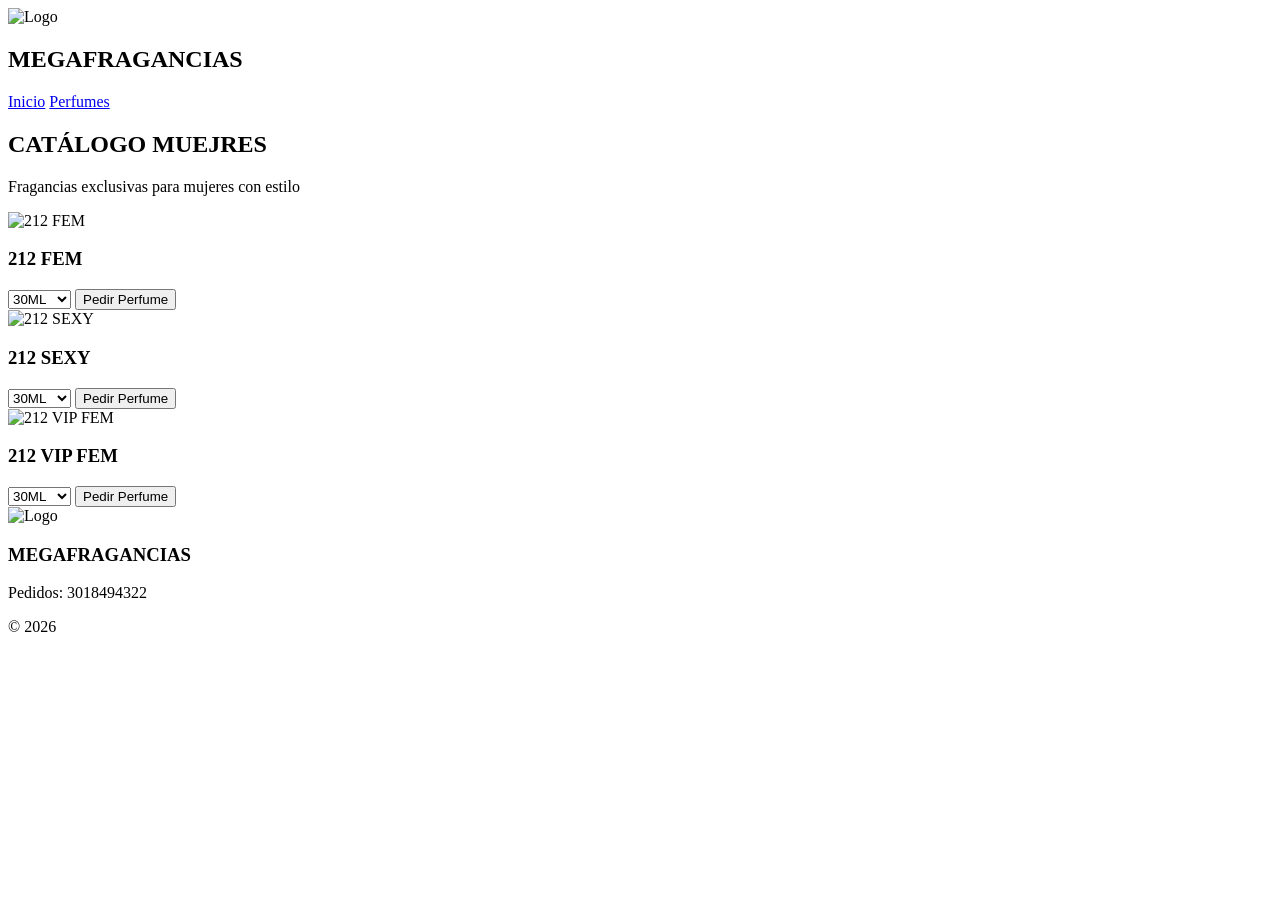
==== catalogo mujer.html @ 3389c176 "Add files via upload" ====
<!DOCTYPE html>
<html lang="es">
<head>

  <meta charset="UTF-8">
  <meta name="viewport" content="width=device-width, initial-scale=1.0">

  <title>Catálogo MUJERES | MEGAFRAGANCIAS</title>
  <link rel="stylesheet" href="catalogo.css">

</head>

<body>

  <!-- NAVBAR -->

  <header class="navbar">
    <div class="logo">
      <img src="LOGO.jpeg" alt="Logo">
      <h2>MEGAFRAGANCIAS</h2>
    </div>

    <nav>
      <a href="index.html">Inicio</a>
      <a href="#perfumes">Perfumes</a>
    </nav>

  </header>

  <!-- HERO -->

  <section class="hero">
    <div class="overlay"></div>
    <div class="hero-content">
      <h1>CATÁLOGO MUEJRES</h1>
      <p>Fragancias exclusivas para mujeres con estilo</p>
    </div>
  </section>

  <!-- PRODUCTOS -->
  <section class="productos" id="perfumes">
   
    <!-- 1 -->
    <div class="card">
      <img src="212 FEM.jpg" alt="212 FEM">
      <div class="contenido">
        <h3>212 FEM</h3>
        <p class="descripcion"></p>

        <select class="selector" id="tamano1">
          <option value="30ML">30ML</option>
          <option value="50ML">50ML</option>
          <option value="100ML">100ML</option>
        </select>
        <button onclick="pedirPerfume('212','tamano1')">
        Pedir Perfume
        </button>
      </div>
    </div>

     <!-- 2 -->
    <div class="card">
      <img src="212 SEXY.jpg" alt="212 SEXY">
      <div class="contenido">
        <h3>212 SEXY</h3>
        <p class="descripcion"></p>

        <select class="selector" id="tamano2">
          <option value="30ML">30ML</option>
          <option value="50ML">50ML</option>
          <option value="100ML">100ML</option>
        </select>
        <button onclick="pedirPerfume('212 SEXY','tamano2')">
        Pedir Perfume
        </button>
      </div>
    </div>

      <!-- 3 -->
    <div class="card">
      <img src="212 VIP FEM.jpg" alt="212 VIP FEM">
      <div class="contenido">
        <h3>212 VIP FEM</h3>
        <p class="descripcion"></p>

        <select class="selector" id="tamano3">
          <option value="30ML">30ML</option>
          <option value="50ML">50ML</option>
          <option value="100ML">100ML</option>
        </select>
        <button onclick="pedirPerfume('212 VIP FEM','tamano3')">
        Pedir Perfume
        </button>
      </div>
    </div>

    
  </section> 
    
    <!-- FOOTER -->
  <footer>
    <img src="LOGO.jpeg" alt="Logo">
    <h3>MEGAFRAGANCIAS</h3>
    <p>Pedidos: 3018494322</p>
    <p>© 2026</p>
  </footer>

  <!-- SCRIPT -->

  <script>

    function pedirPerfume(nombre, selectorId){

      let tamano =
      document.getElementById(selectorId).value;

      let mensaje =
      `Hola, quiero comprar, me interesa ${nombre} de ${tamano}`;

      let url =
      `https://wa.me/573018494322?text=${encodeURIComponent(mensaje)}`;

      window.open(url, "_blank");

    }

  </script>

</body>
</html>
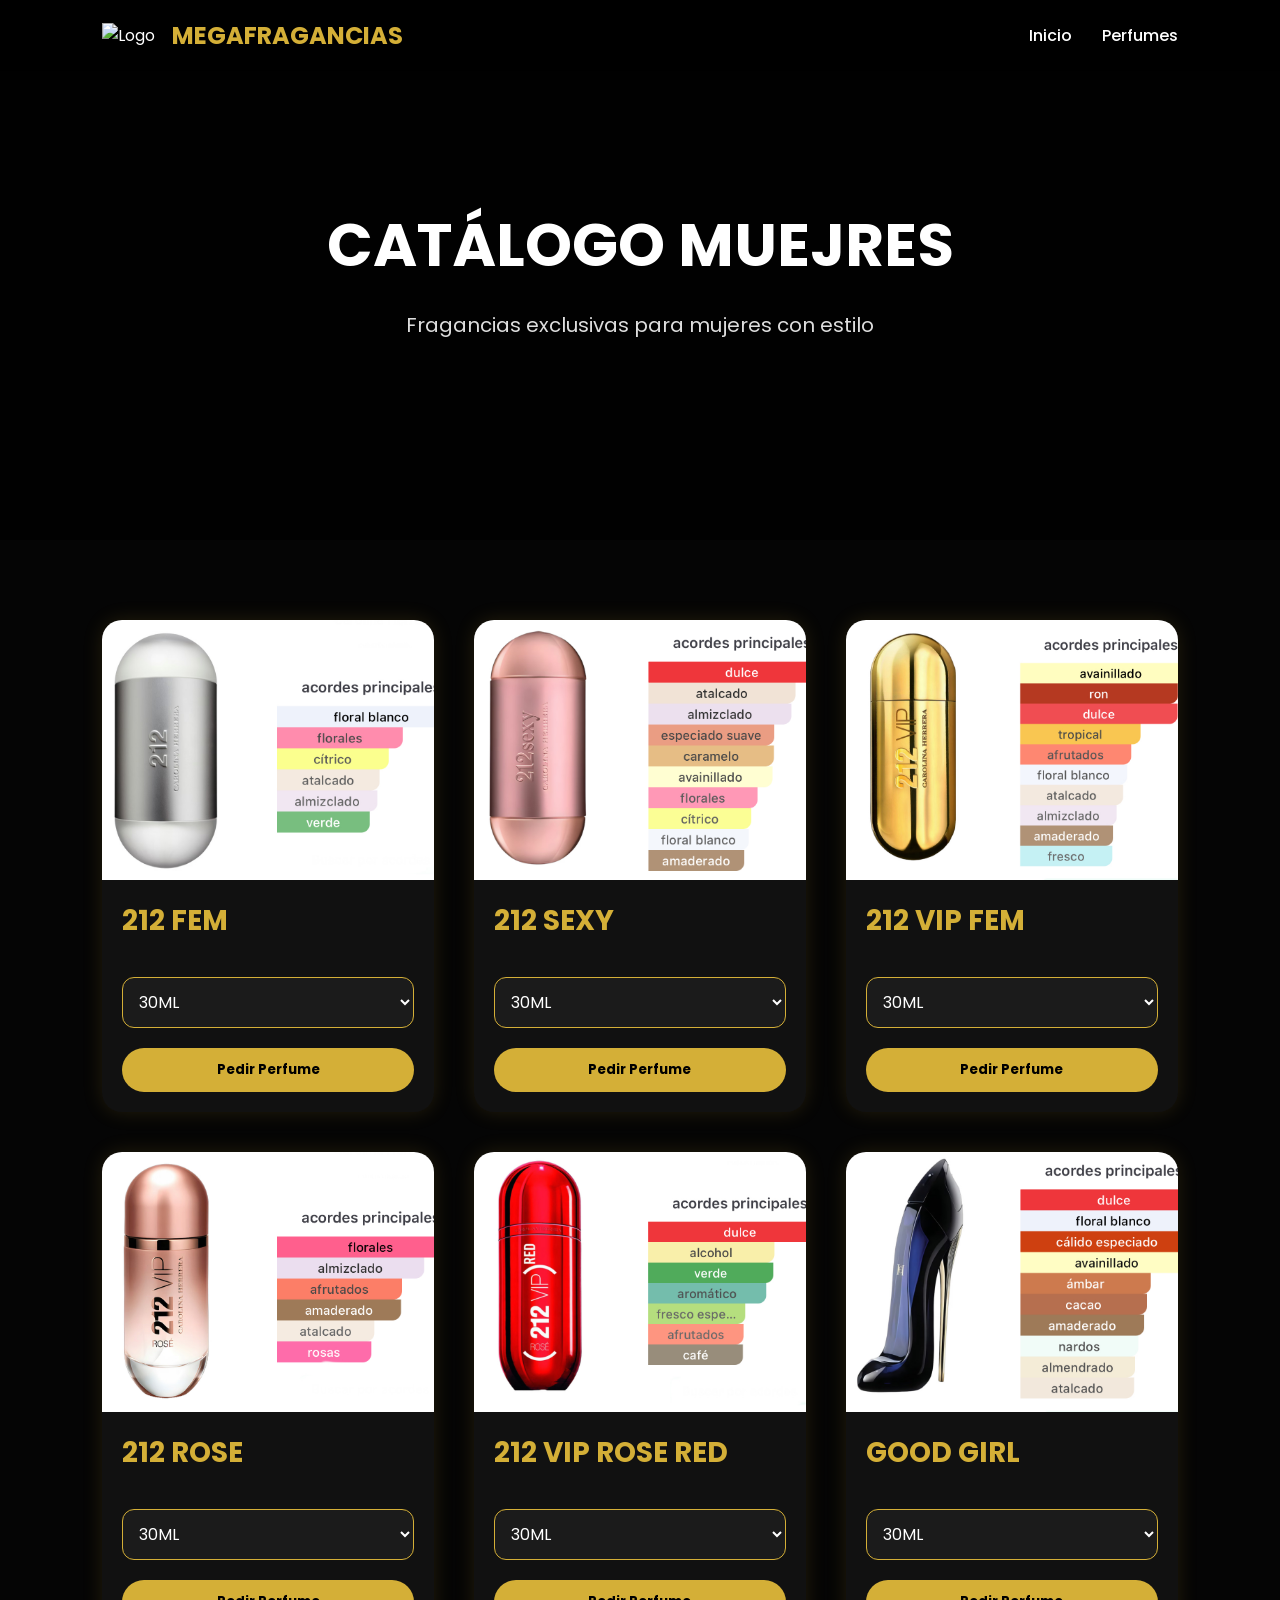
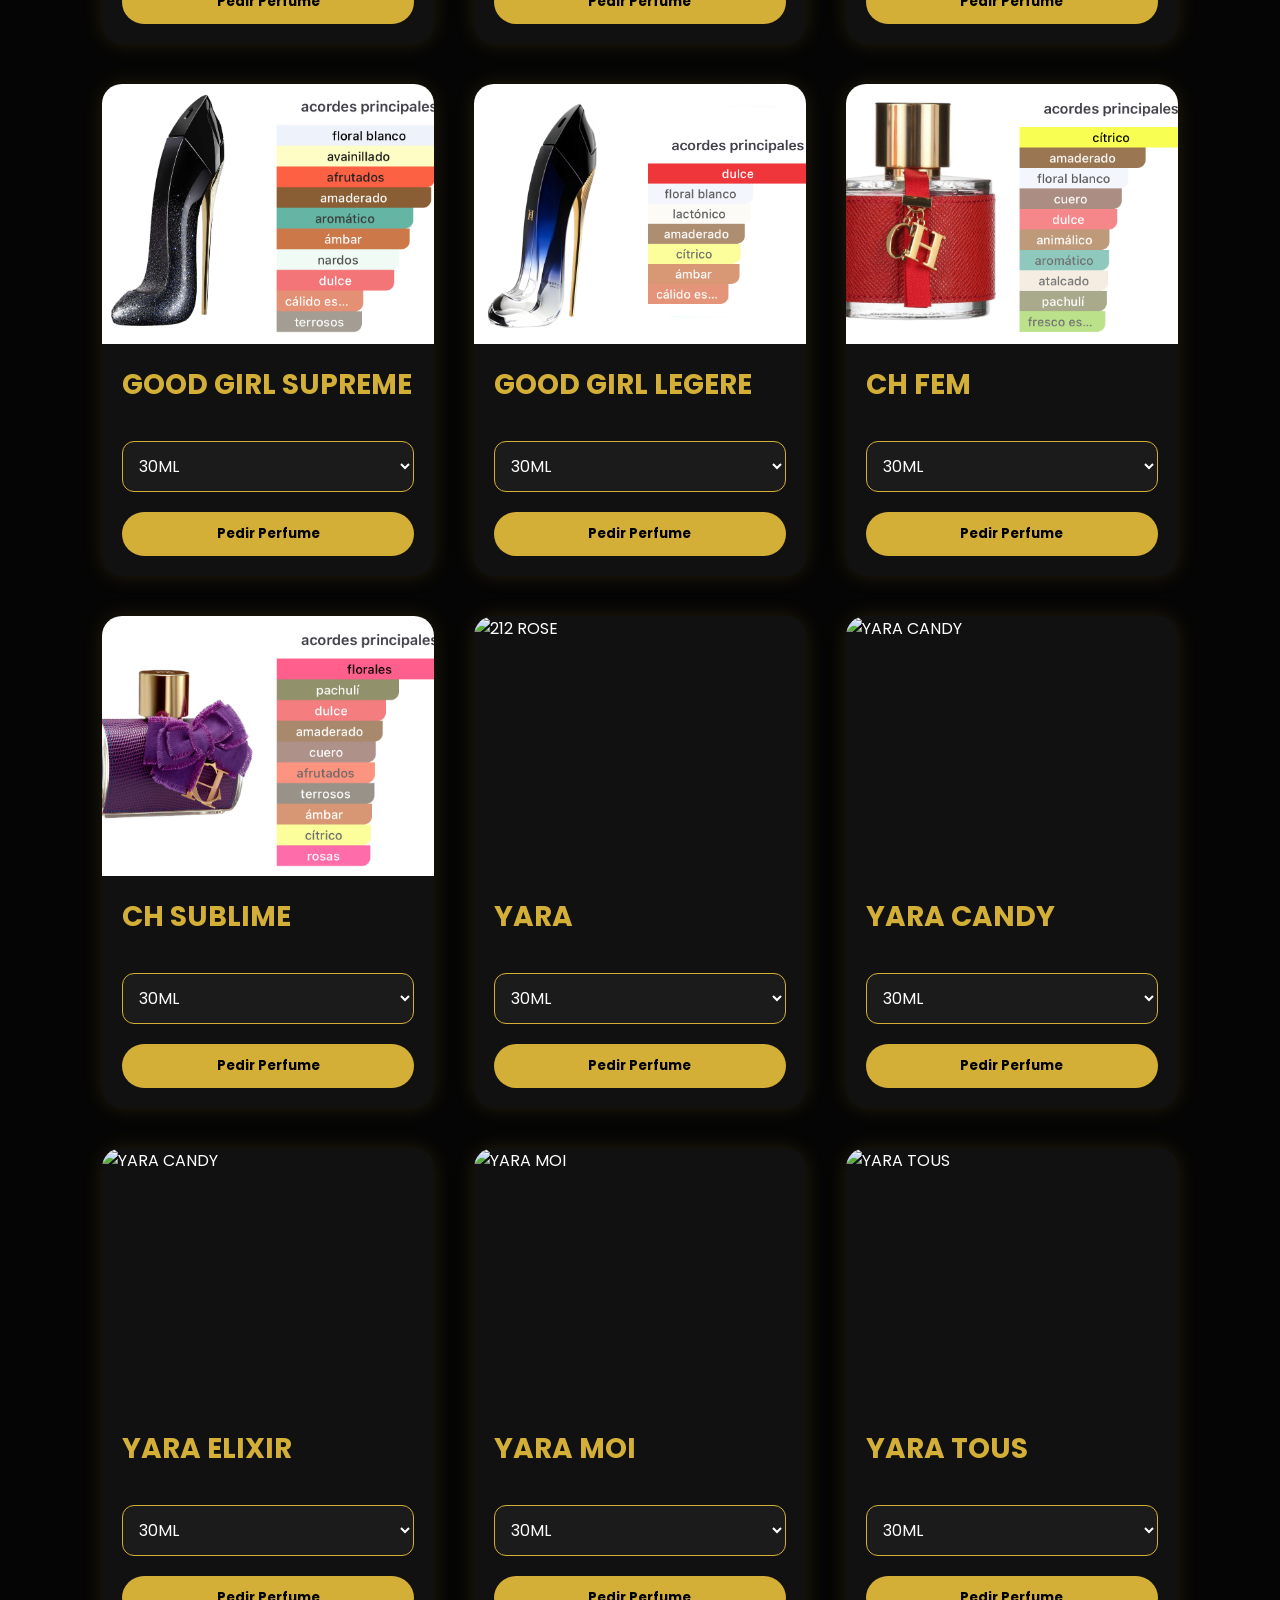
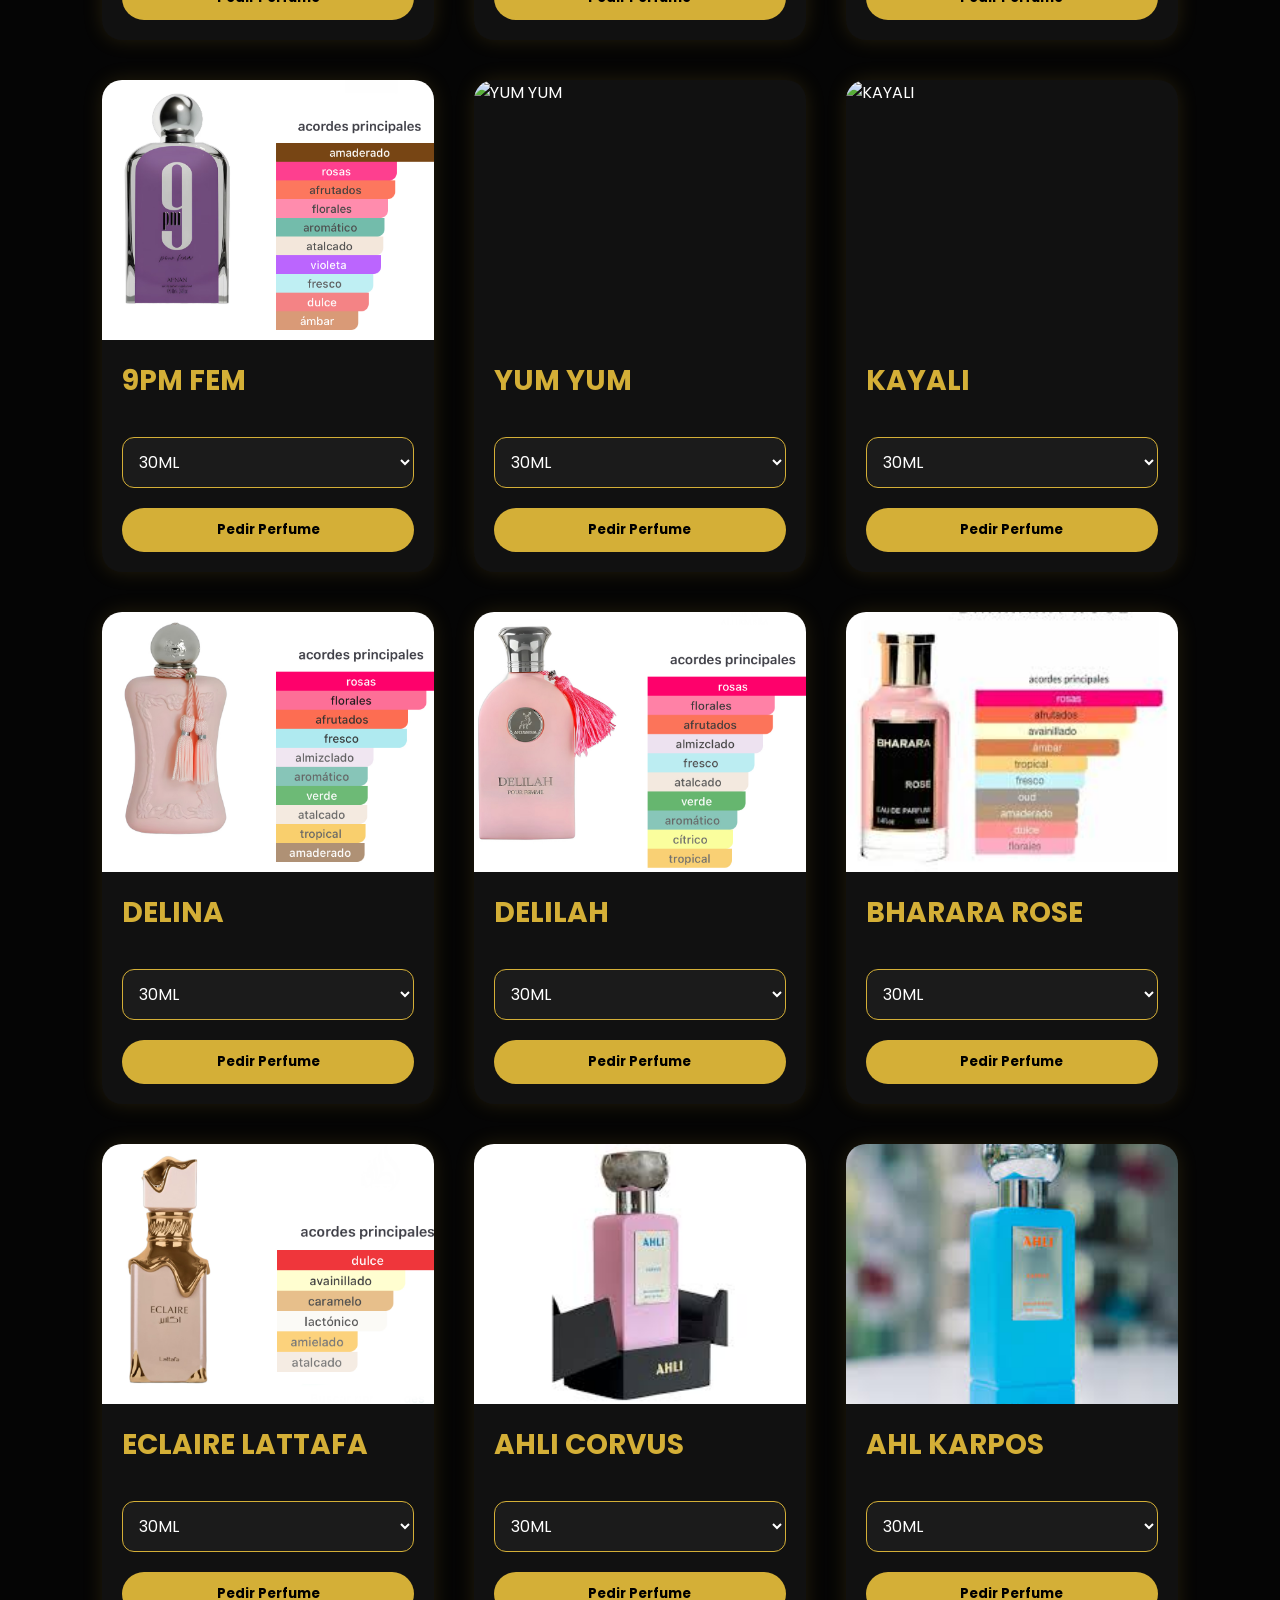
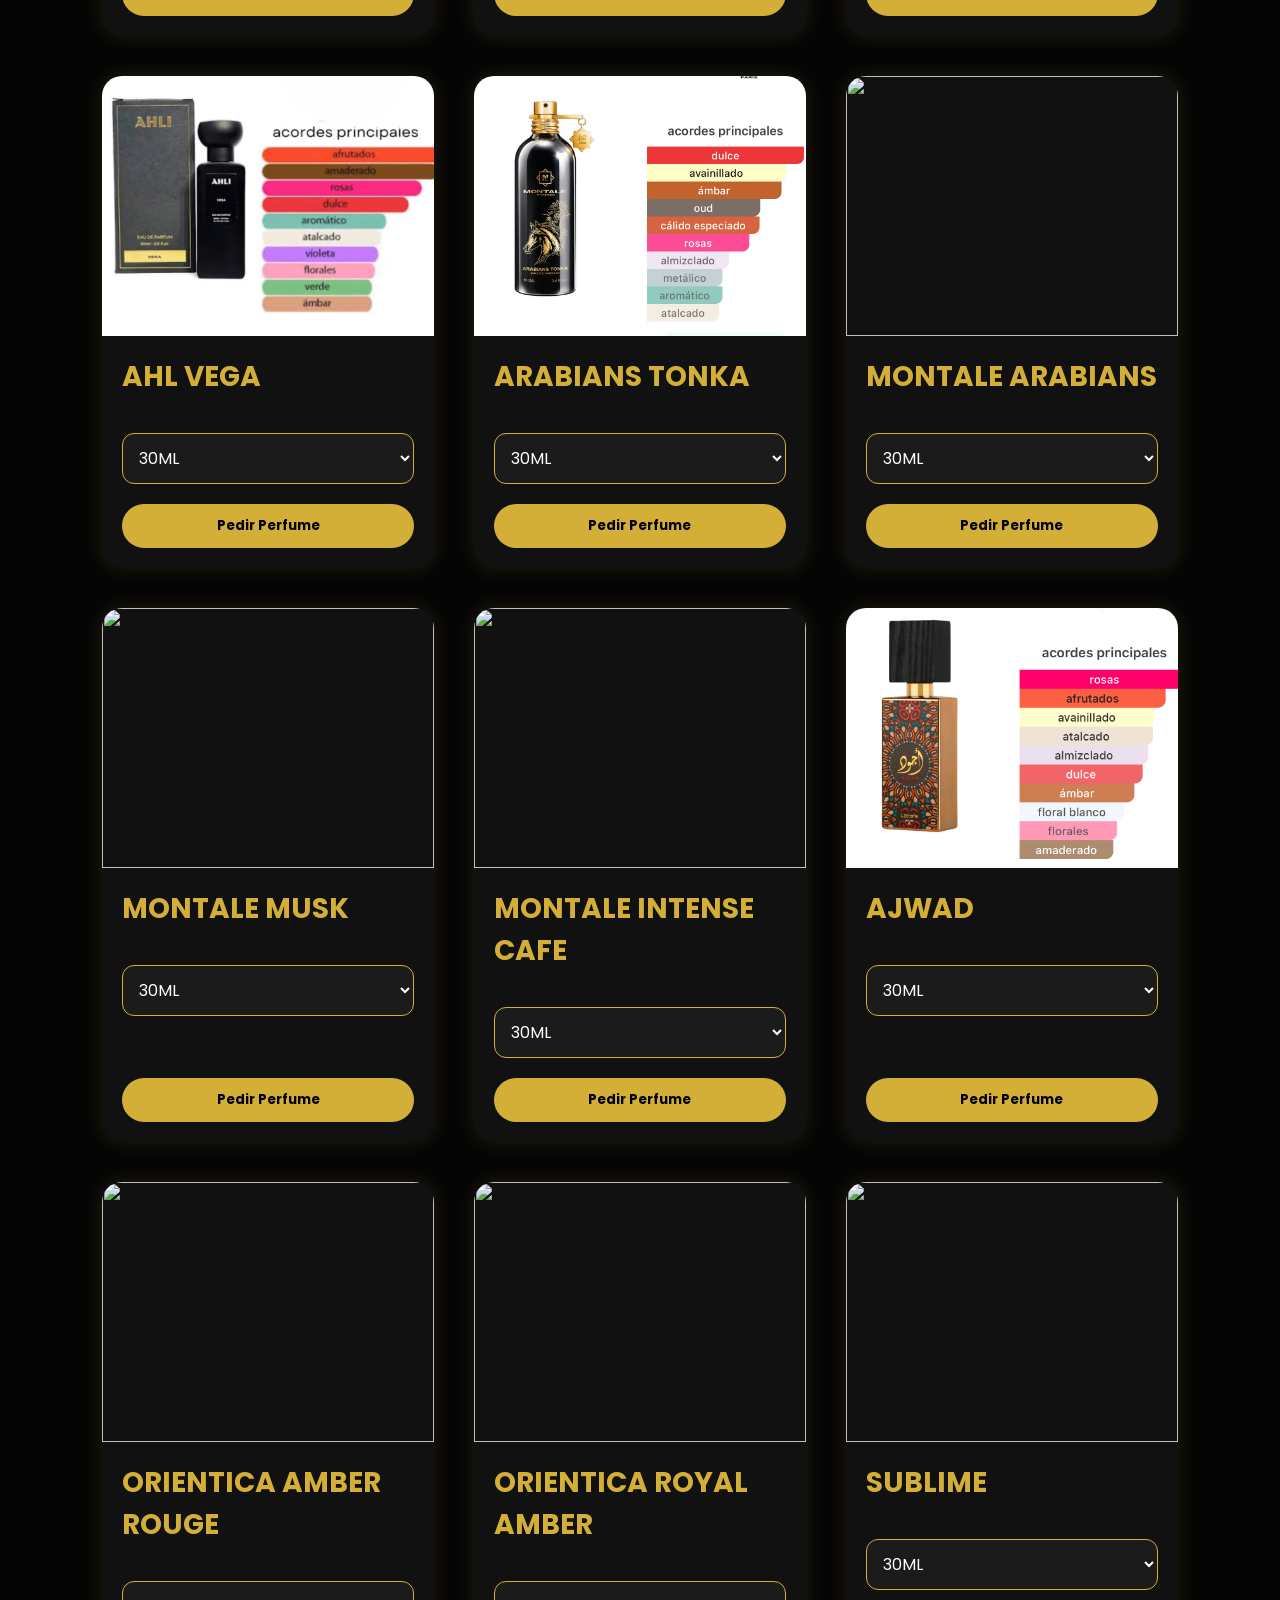
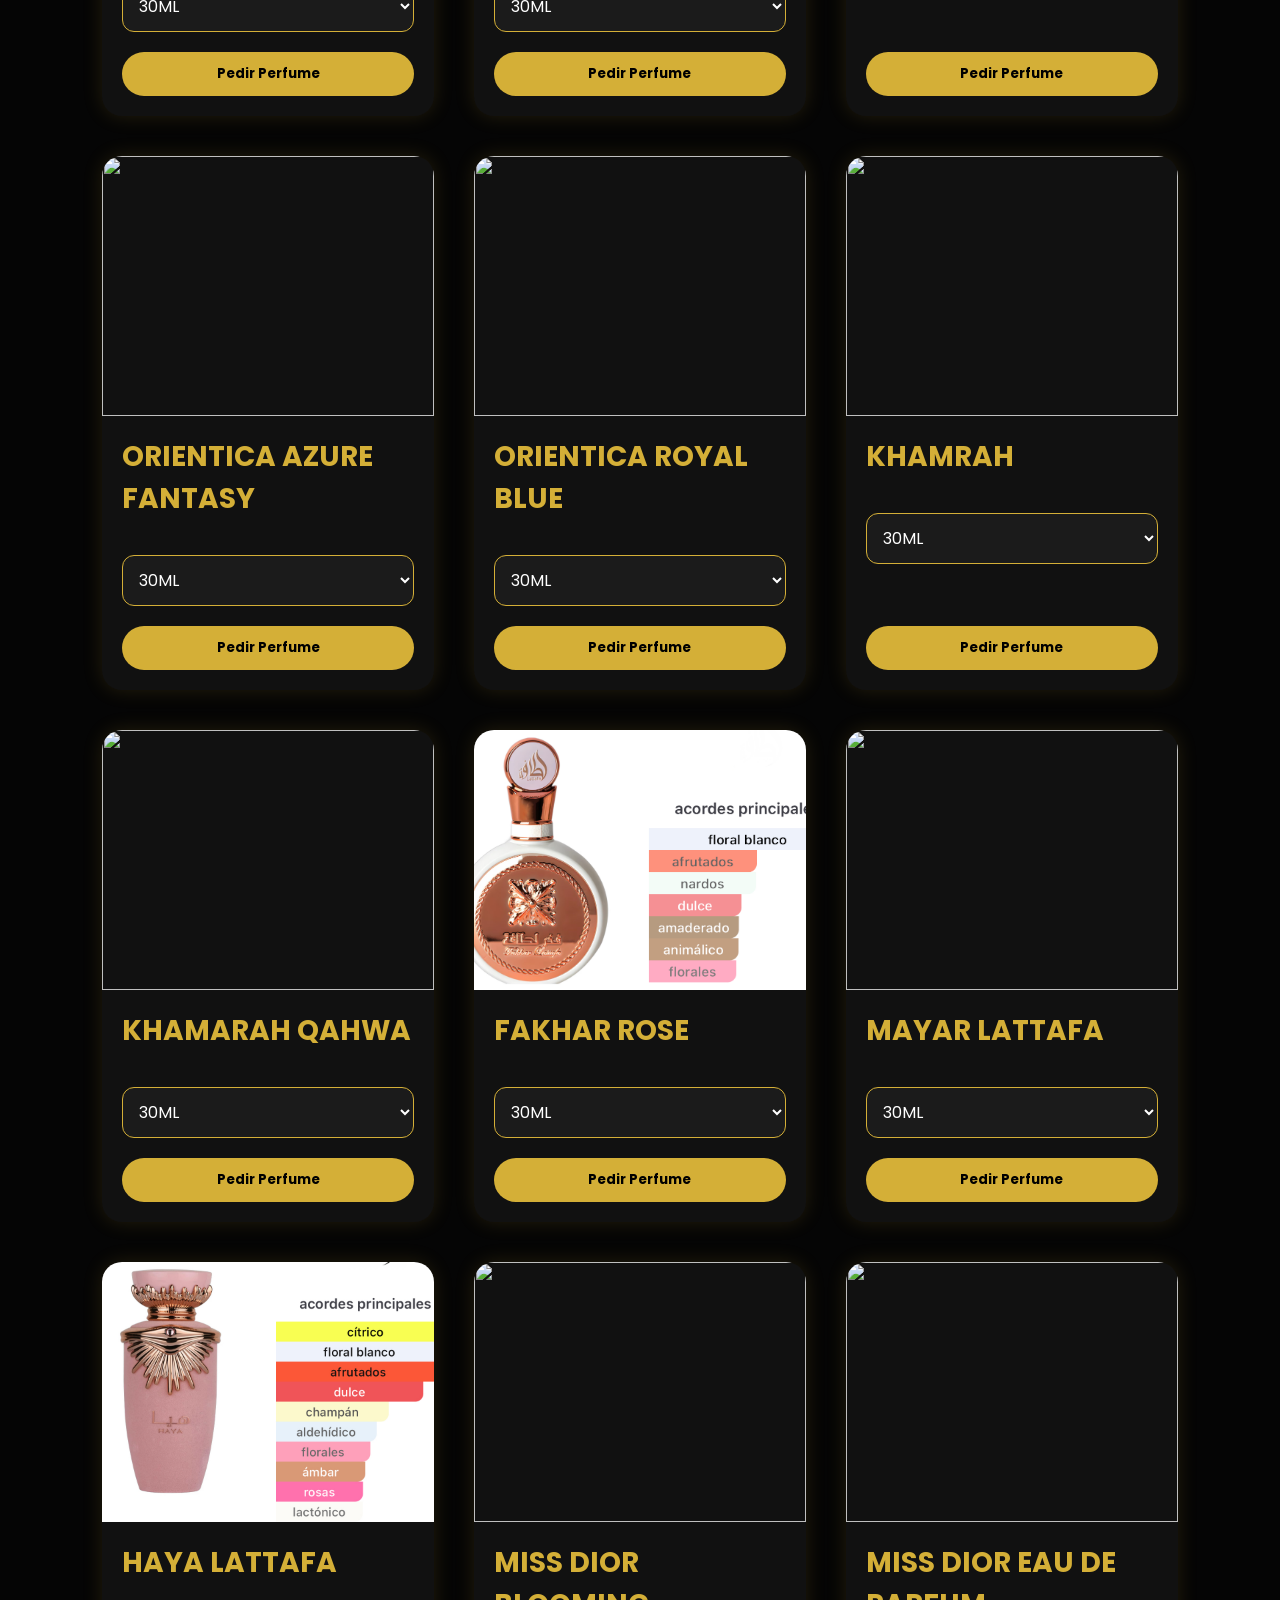
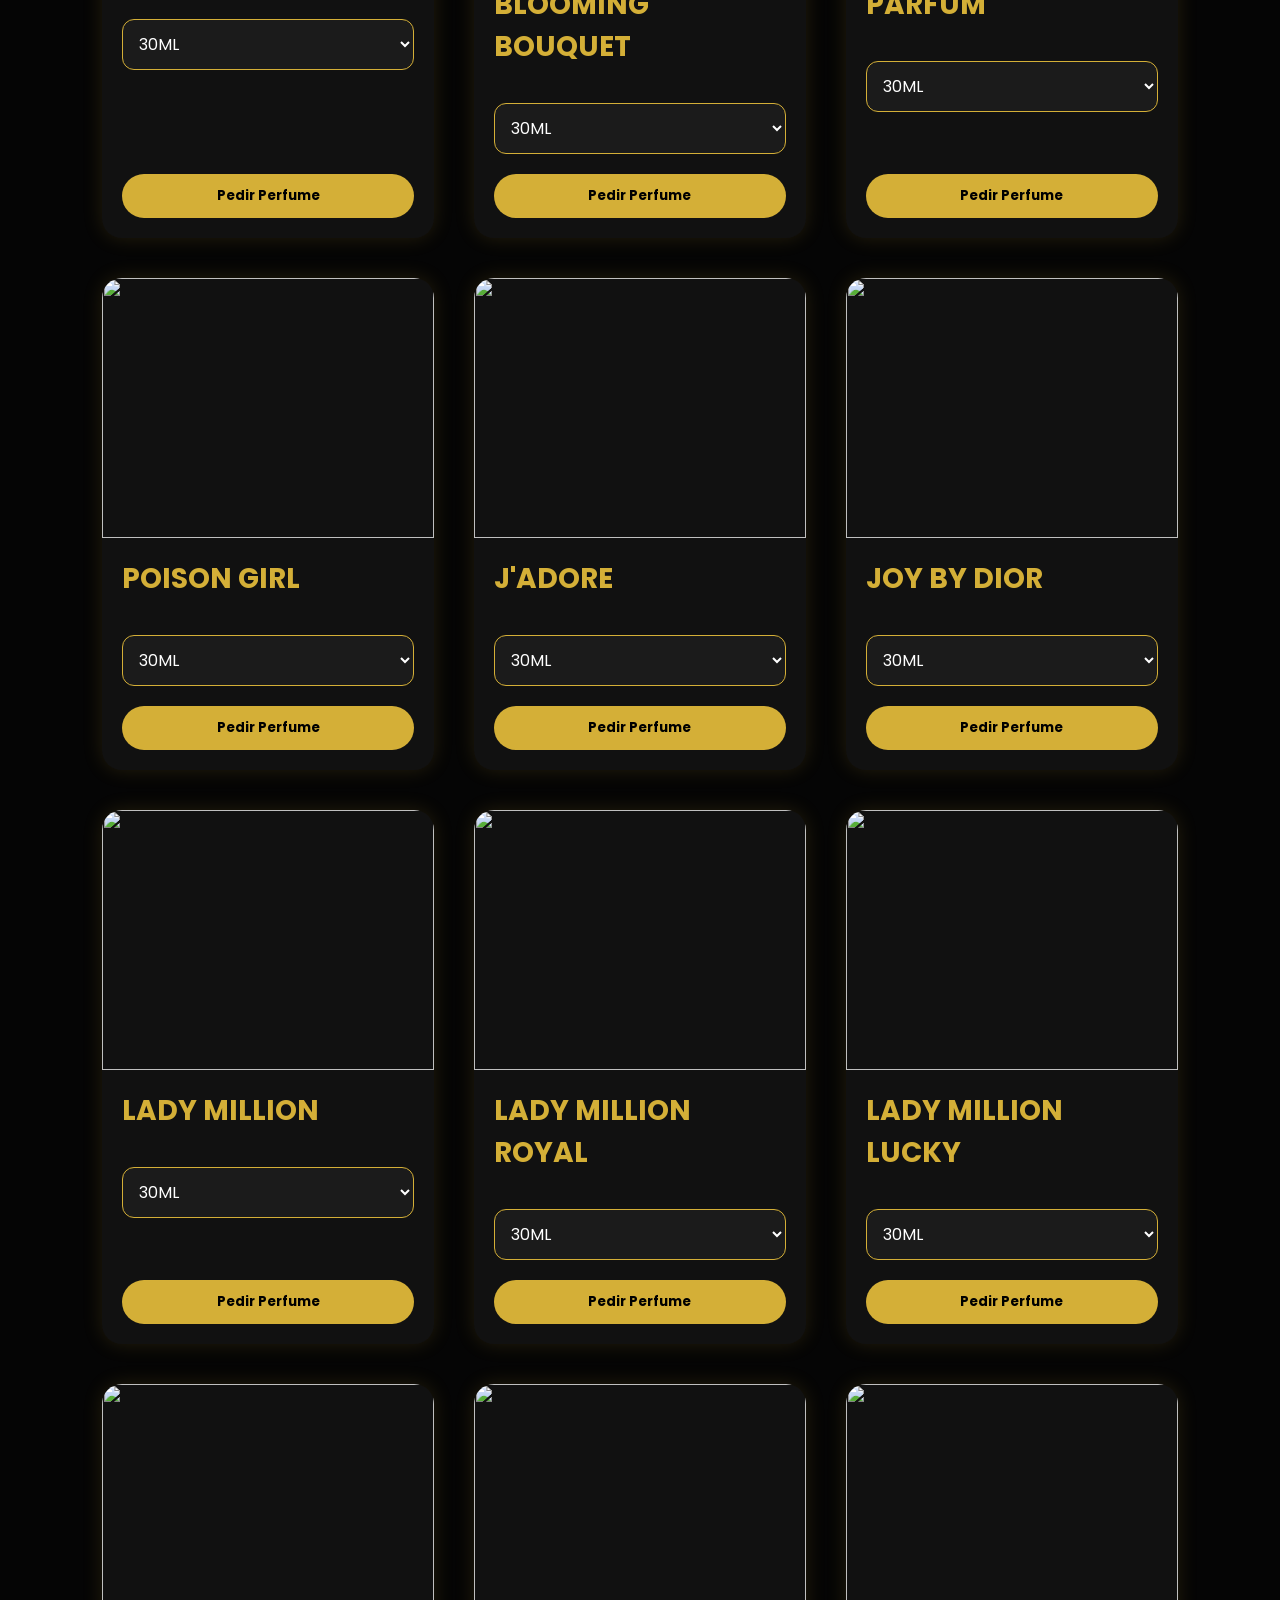
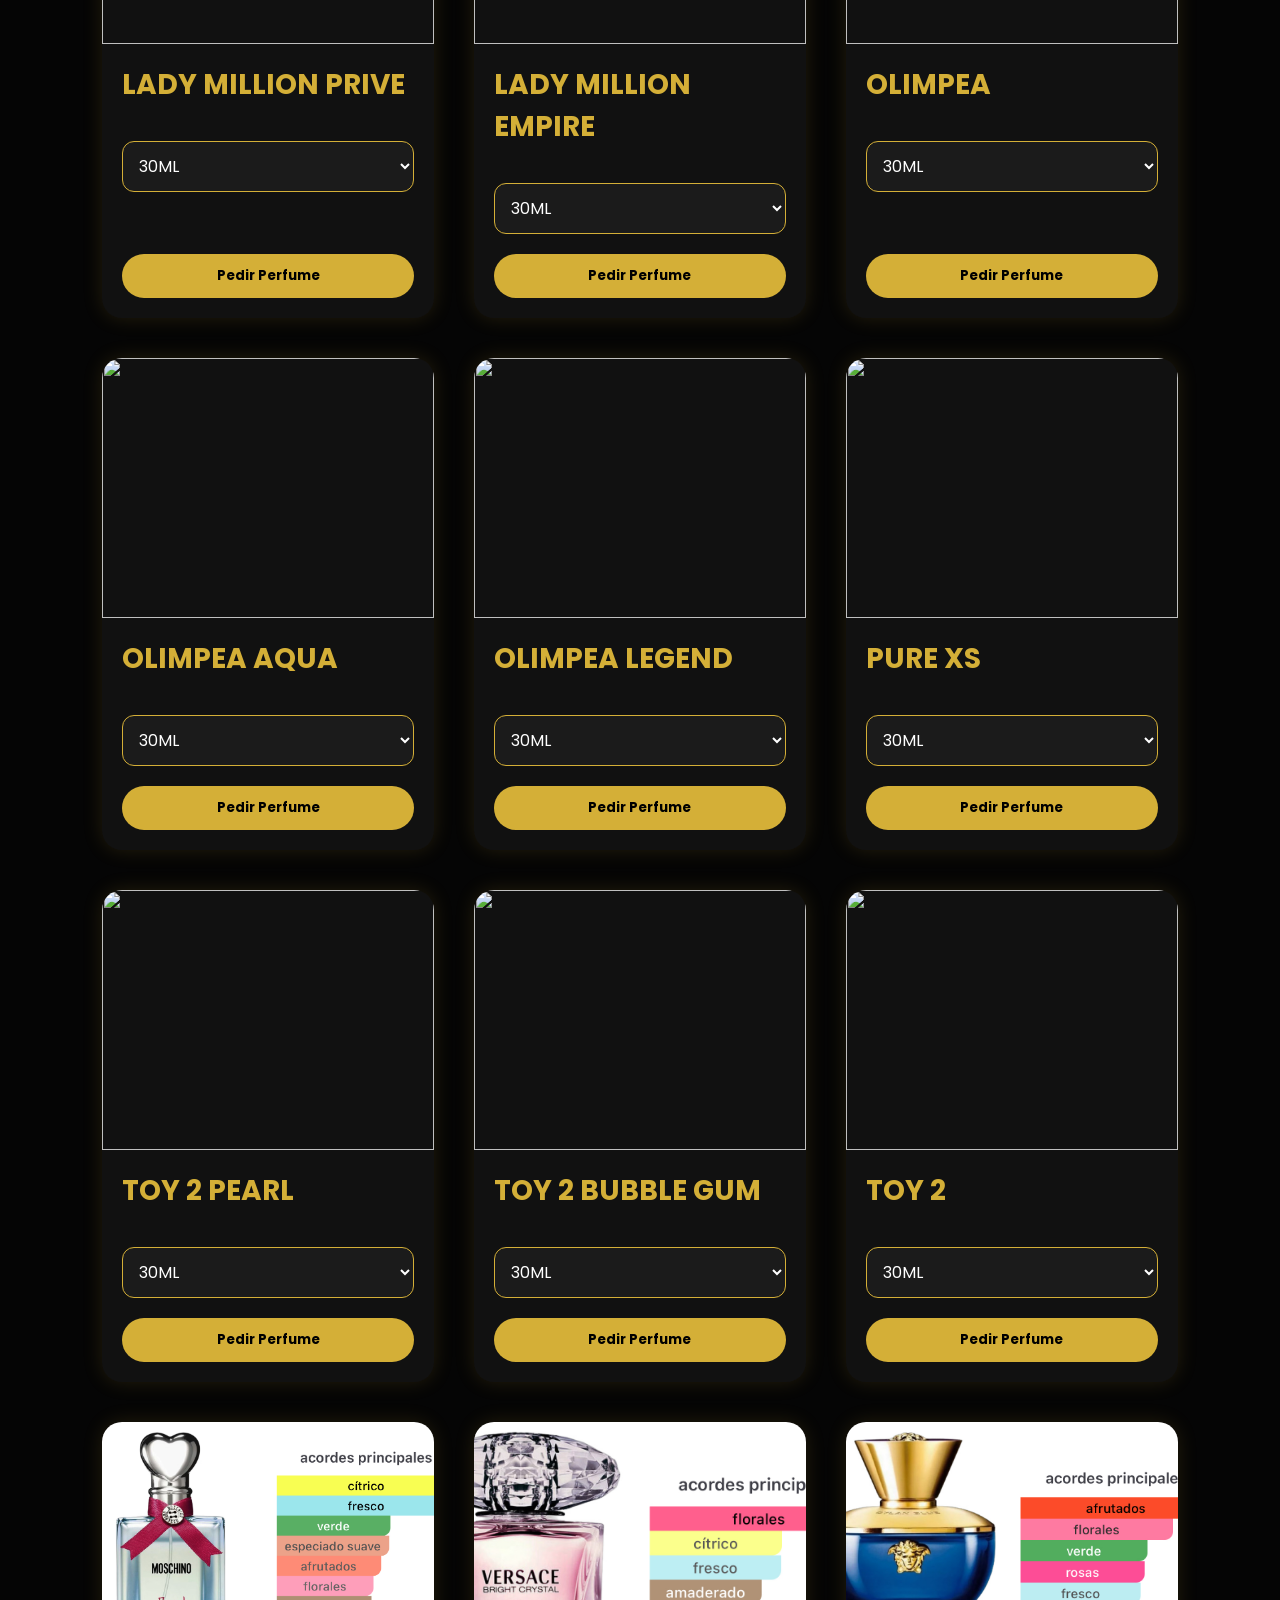
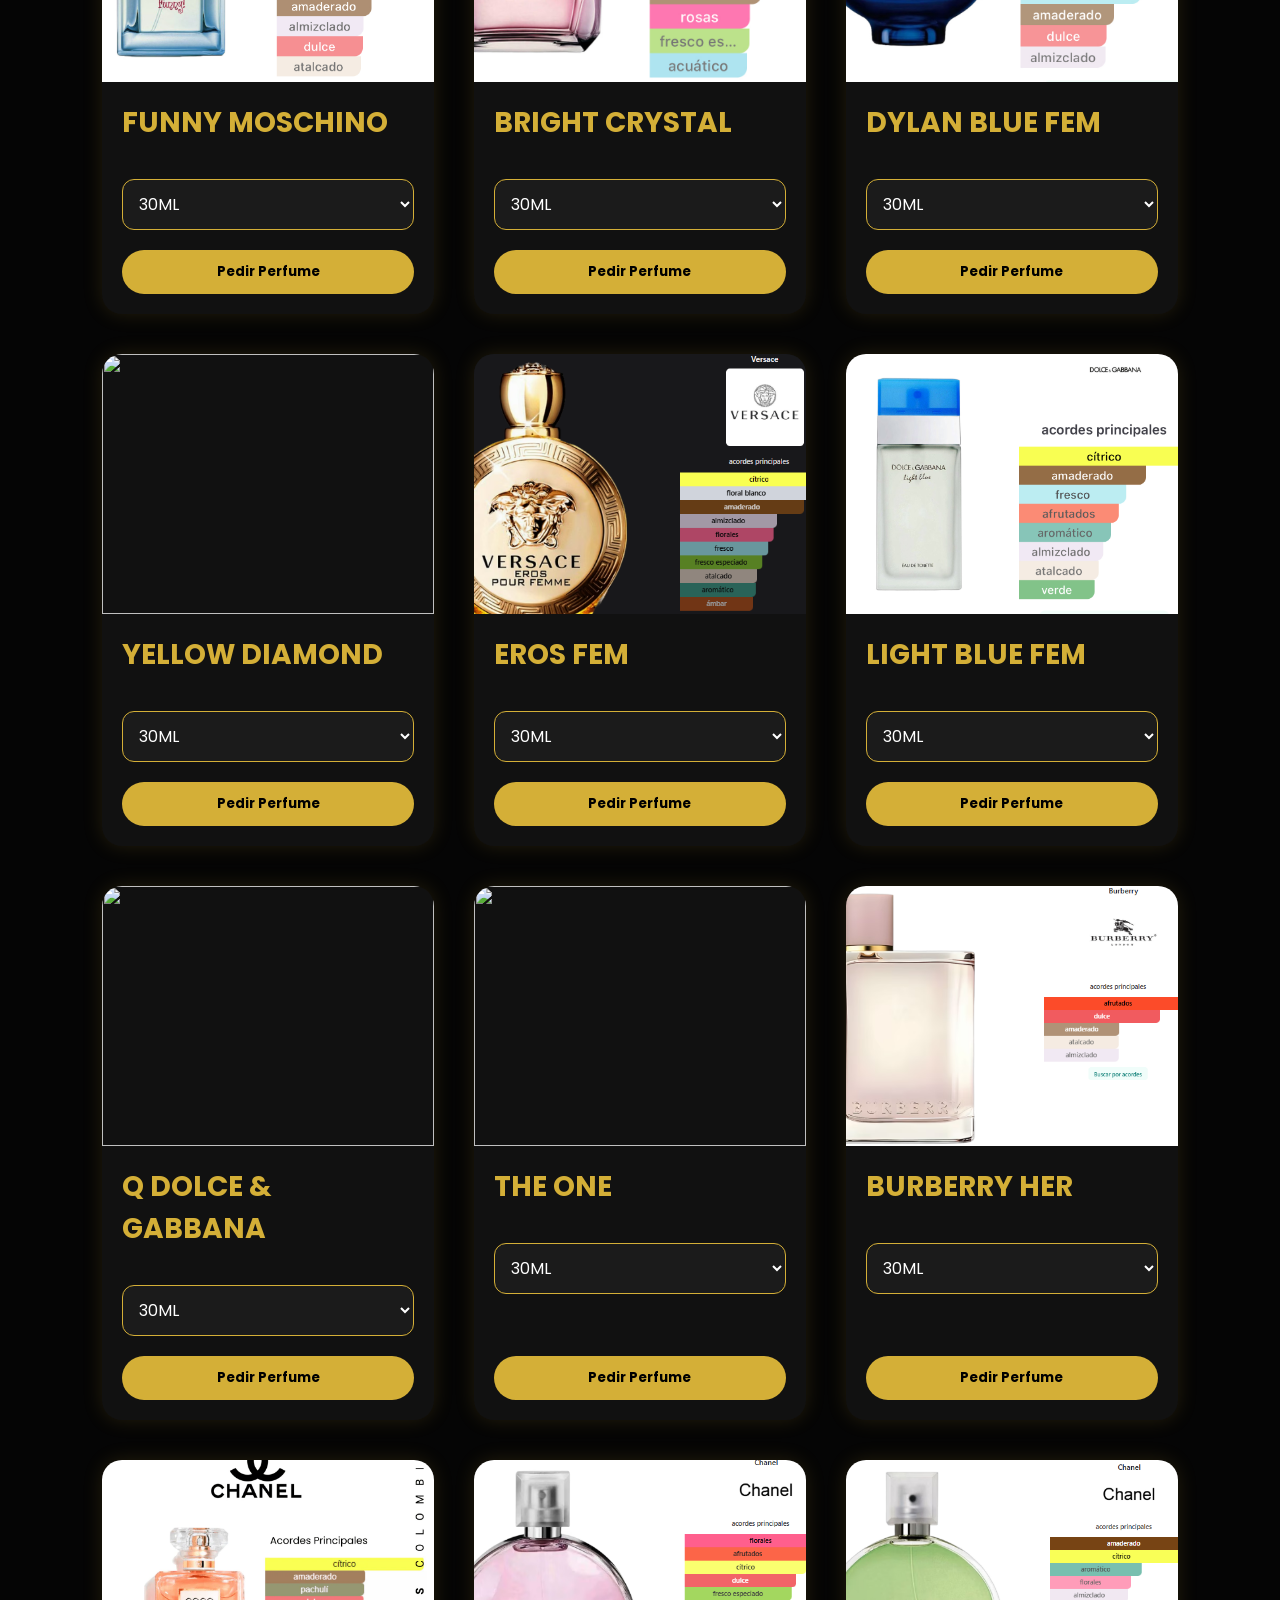
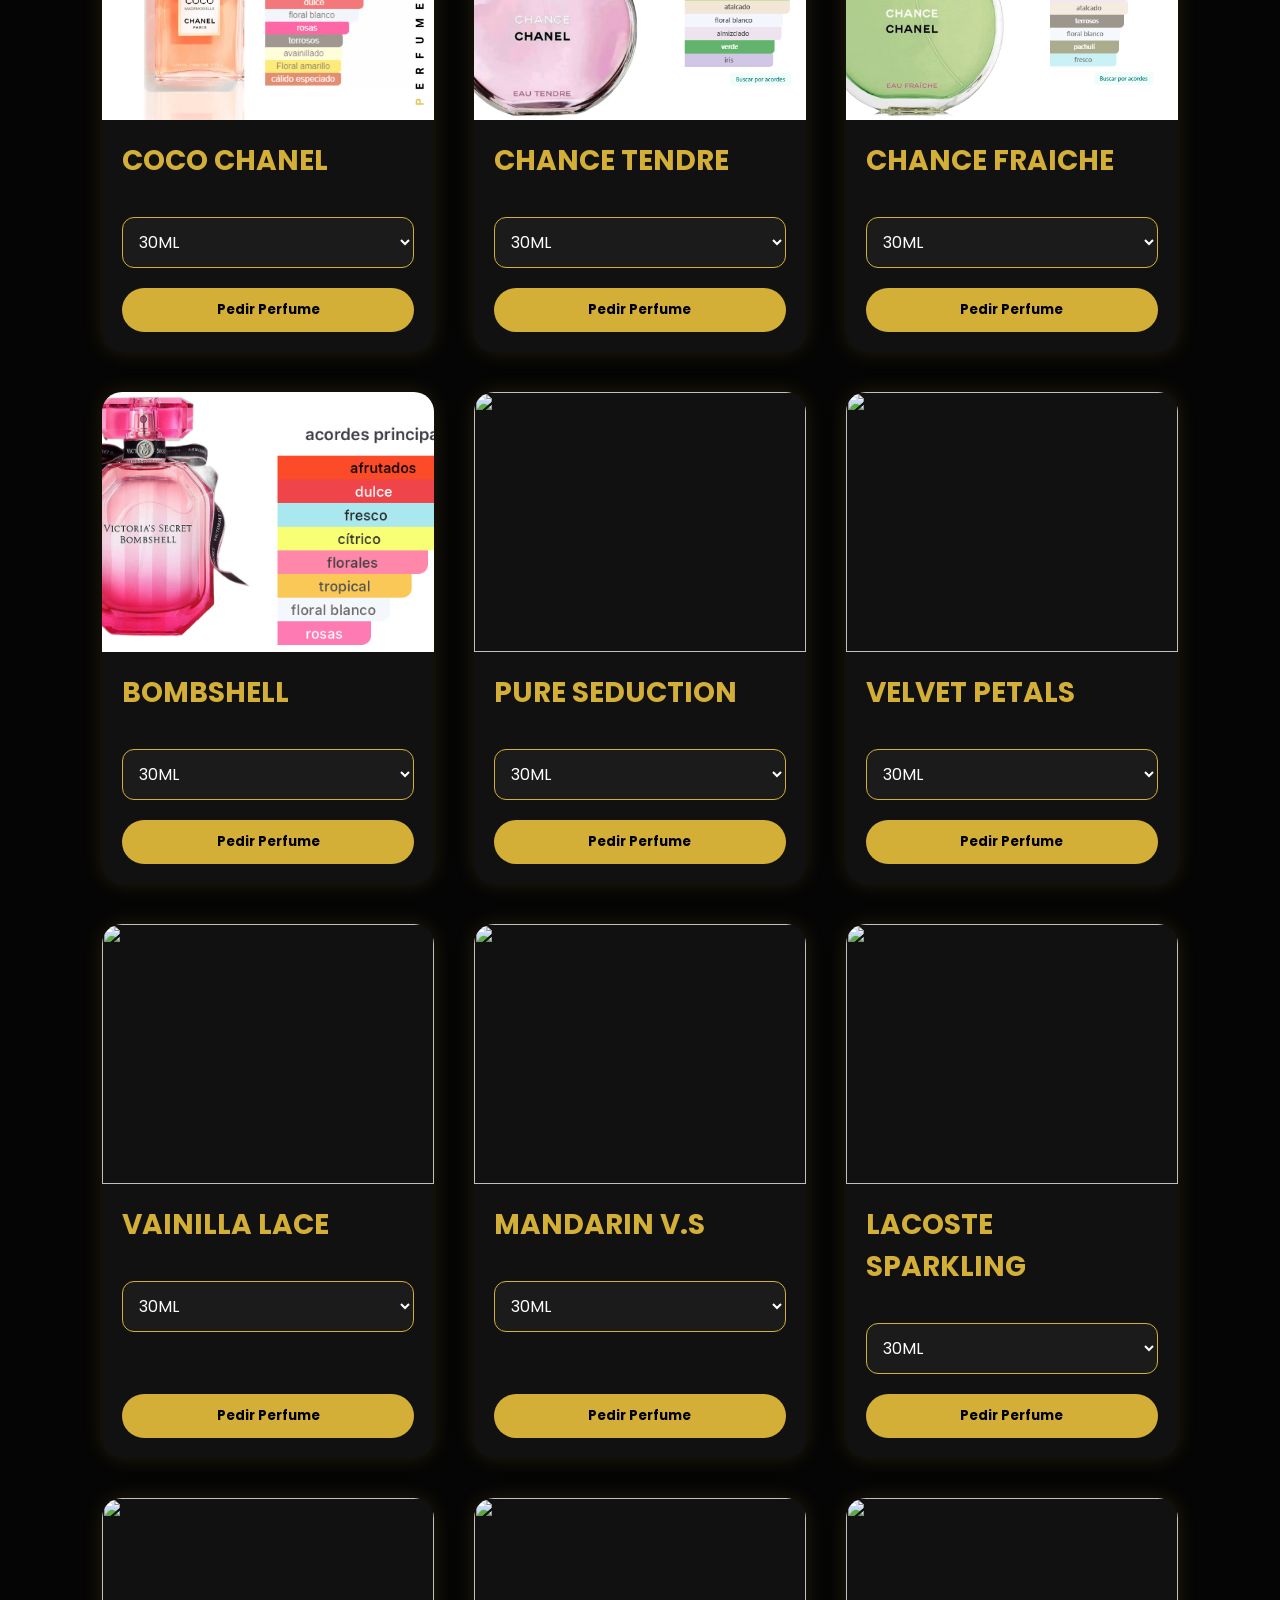
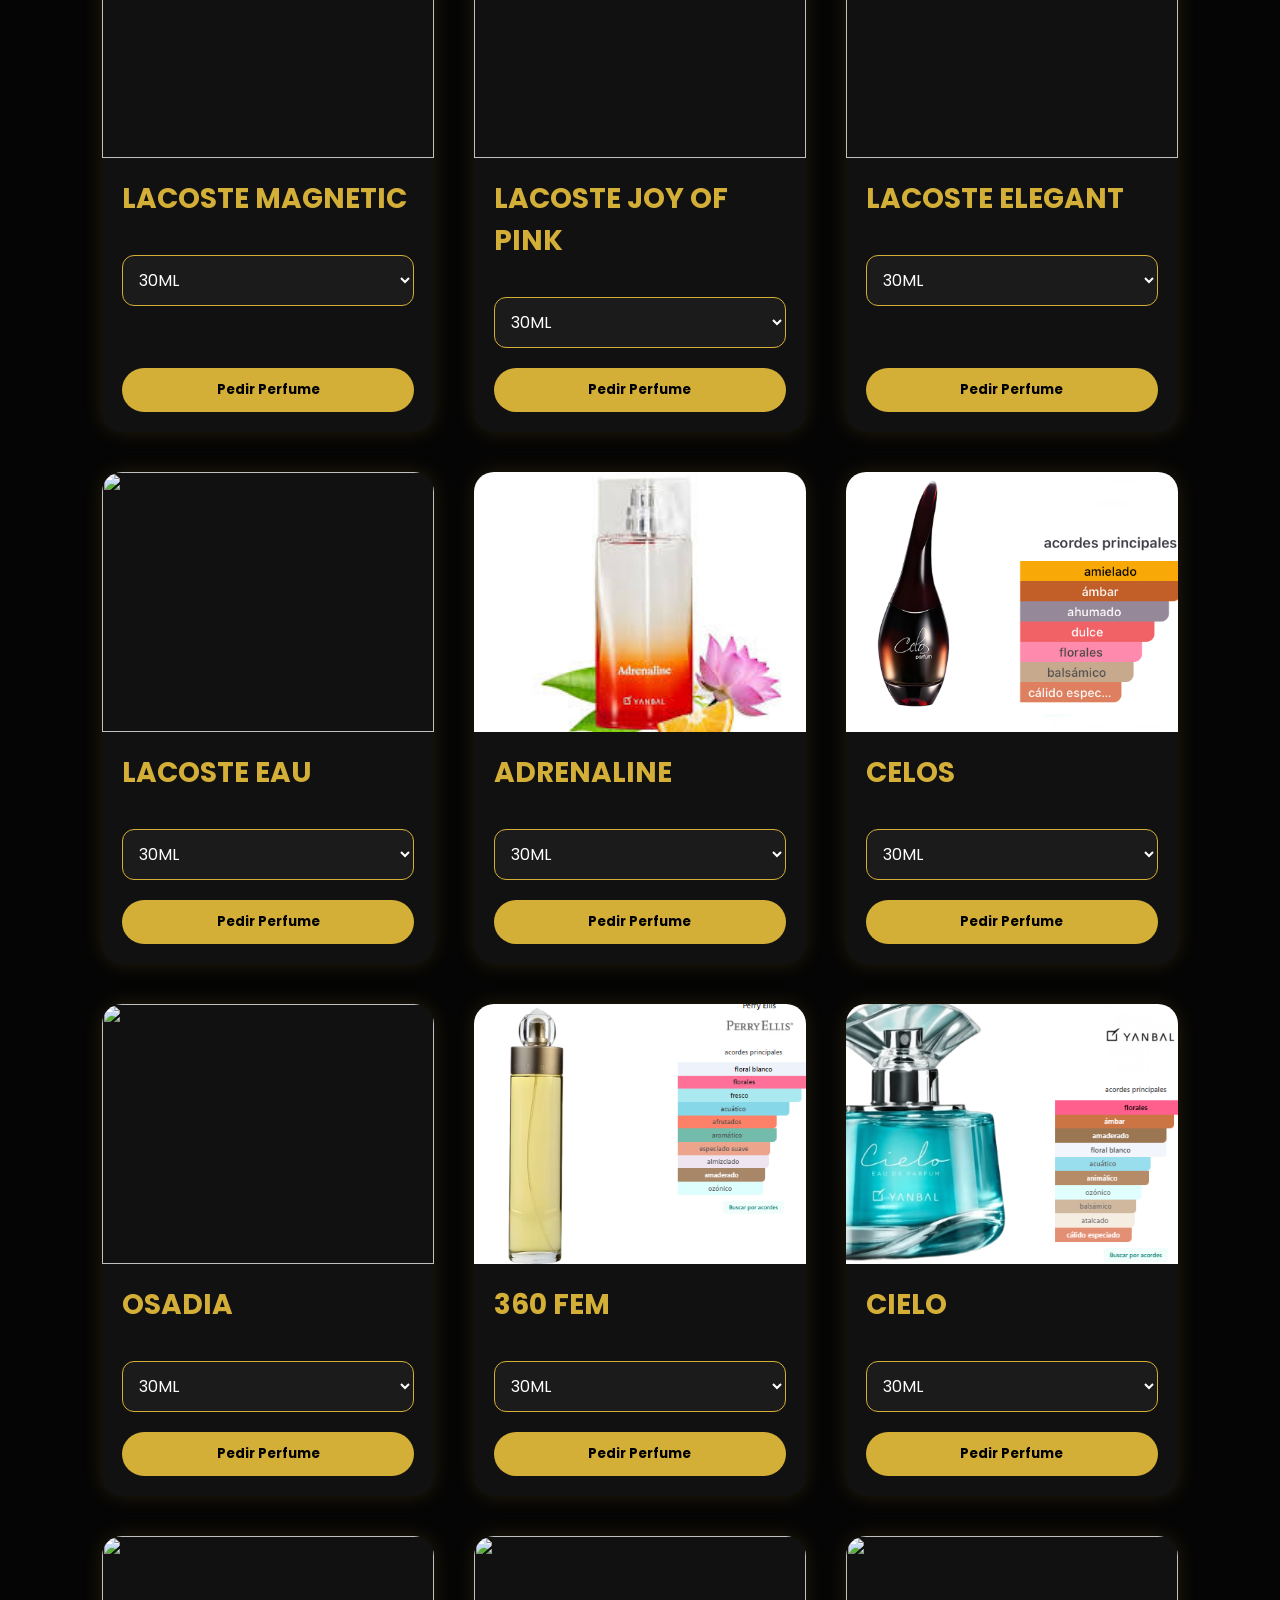
==== commit 8a0f88ac: "Add files via upload" ====
--- a/catalogo mujer.html
+++ b/catalogo mujer.html
@@ -94,7 +94,1913 @@
       </div>
     </div>
 
+    <!-- 4 -->
+    <div class="card">
+      <img src="212 ROSE.jpg" alt="212 ROSE">
+      <div class="contenido">
+        <h3>212 ROSE</h3>
+        <p class="descripcion"></p>
+
+        <select class="selector" id="tamano3">
+          <option value="30ML">30ML</option>
+          <option value="50ML">50ML</option>
+          <option value="100ML">100ML</option>
+        </select>
+        <button onclick="pedirPerfume('212 ROSE','tamano3')">
+        Pedir Perfume
+        </button>
+      </div>
+    </div>
+
+    <!-- 5 -->
+    <div class="card">
+      <img src="212 VIP ROSE RED.jpg" alt="212 VIP ROSE RED">
+      <div class="contenido">
+        <h3>212 VIP ROSE RED</h3>
+        <p class="descripcion"></p>
+
+        <select class="selector" id="tamano3">
+          <option value="30ML">30ML</option>
+          <option value="50ML">50ML</option>
+          <option value="100ML">100ML</option>
+        </select>
+        <button onclick="pedirPerfume('212 VIP ROSE RED','tamano3')">
+        Pedir Perfume
+        </button>
+      </div>
+    </div>
+
+    <!-- 6 -->
+    <div class="card">
+      <img src="GOOD GIRL.jpg" alt="GOOD GIRL">
+      <div class="contenido">
+        <h3>GOOD GIRL</h3>
+        <p class="descripcion"></p>
+
+        <select class="selector" id="tamano3">
+          <option value="30ML">30ML</option>
+          <option value="50ML">50ML</option>
+          <option value="100ML">100ML</option>
+        </select>
+        <button onclick="pedirPerfume('GOOD GIRL','tamano3')">
+        Pedir Perfume
+        </button>
+      </div>
+    </div>
+
+    <!-- 7 -->
+    <div class="card">
+      <img src="GOOD GIRL SUPREME.jpg" alt="GOOD GIRL SUPREME">
+      <div class="contenido">
+        <h3>GOOD GIRL SUPREME</h3>
+        <p class="descripcion"></p>
+
+        <select class="selector" id="tamano3">
+          <option value="30ML">30ML</option>
+          <option value="50ML">50ML</option>
+          <option value="100ML">100ML</option>
+        </select>
+        <button onclick="pedirPerfume('GOOD GIRL SUPREME','tamano3')">
+        Pedir Perfume
+        </button>
+      </div>
+    </div>
+
+    <!-- 8 -->
+    <div class="card">
+      <img src="GOOD GIRL LEGERE.jpg" alt="GOOD GIRL LEGERE">
+      <div class="contenido">
+        <h3>GOOD GIRL LEGERE</h3>
+        <p class="descripcion"></p>
+
+        <select class="selector" id="tamano3">
+          <option value="30ML">30ML</option>
+          <option value="50ML">50ML</option>
+          <option value="100ML">100ML</option>
+        </select>
+        <button onclick="pedirPerfume('GOOD GIRL LEGERE','tamano3')">
+        Pedir Perfume
+        </button>
+      </div>
+    </div>
+
+    <!-- 9 -->
+    <div class="card">
+      <img src="CH FEM.jpg" alt="CH FEM">
+      <div class="contenido">
+        <h3>CH FEM</h3>
+        <p class="descripcion"></p>
+
+        <select class="selector" id="tamano3">
+          <option value="30ML">30ML</option>
+          <option value="50ML">50ML</option>
+          <option value="100ML">100ML</option>
+        </select>
+        <button onclick="pedirPerfume('CH FEM','tamano3')">
+        Pedir Perfume
+        </button>
+      </div>
+    </div>
     
+    <!-- 10 -->
+    <div class="card">
+      <img src="CH SUBLIME.jpg" alt="CH SUBLIME">
+      <div class="contenido">
+        <h3>CH SUBLIME</h3>
+        <p class="descripcion"></p>
+
+        <select class="selector" id="tamano3">
+          <option value="30ML">30ML</option>
+          <option value="50ML">50ML</option>
+          <option value="100ML">100ML</option>
+        </select>
+        <button onclick="pedirPerfume('CH SUBLIME','tamano3')">
+        Pedir Perfume
+        </button>
+      </div>
+    </div>
+
+    <!-- 11 -->
+    <div class="card">
+      <img src="YARA.jpg" alt="212 ROSE">
+      <div class="contenido">
+        <h3>YARA</h3>
+        <p class="descripcion"></p>
+
+        <select class="selector" id="tamano3">
+          <option value="30ML">30ML</option>
+          <option value="50ML">50ML</option>
+          <option value="100ML">100ML</option>
+        </select>
+        <button onclick="pedirPerfume('YARA','tamano3')">
+        Pedir Perfume
+        </button>
+      </div>
+    </div>
+
+    <!-- 12 -->
+    <div class="card">
+      <img src="YARA CANDY.jpg" alt="YARA CANDY">
+      <div class="contenido">
+        <h3>YARA CANDY</h3>
+        <p class="descripcion"></p>
+
+        <select class="selector" id="tamano3">
+          <option value="30ML">30ML</option>
+          <option value="50ML">50ML</option>
+          <option value="100ML">100ML</option>
+        </select>
+        <button onclick="pedirPerfume('YARA CANDY','tamano3')">
+        Pedir Perfume
+        </button>
+      </div>
+    </div>
+
+    <!-- 13 -->
+    <div class="card">
+      <img src="YARA ELIXIR.jpg" alt="YARA CANDY">
+      <div class="contenido">
+        <h3>YARA ELIXIR</h3>
+        <p class="descripcion"></p>
+
+        <select class="selector" id="tamano3">
+          <option value="30ML">30ML</option>
+          <option value="50ML">50ML</option>
+          <option value="100ML">100ML</option>
+        </select>
+        <button onclick="pedirPerfume('YARA ELIXIR','tamano3')">
+        Pedir Perfume
+        </button>
+      </div>
+    </div>
+
+    <!-- 14 -->
+    <div class="card">
+      <img src="YARA MOI.jpg" alt="YARA MOI">
+      <div class="contenido">
+        <h3>YARA MOI</h3>
+        <p class="descripcion"></p>
+
+        <select class="selector" id="tamano3">
+          <option value="30ML">30ML</option>
+          <option value="50ML">50ML</option>
+          <option value="100ML">100ML</option>
+        </select>
+        <button onclick="pedirPerfume('YARA MOI','tamano3')">
+        Pedir Perfume
+        </button>
+      </div>
+    </div>
+
+    <!-- 15 -->
+    <div class="card">
+      <img src="YARA TOUS.jpg" alt="YARA TOUS">
+      <div class="contenido">
+        <h3>YARA TOUS</h3>
+        <p class="descripcion"></p>
+
+        <select class="selector" id="tamano3">
+          <option value="30ML">30ML</option>
+          <option value="50ML">50ML</option>
+          <option value="100ML">100ML</option>
+        </select>
+        <button onclick="pedirPerfume('YARA TOUS','tamano3')">
+        Pedir Perfume
+        </button>
+      </div>
+    </div>
+
+    <!-- 16 -->
+    <div class="card">
+      <img src="9PM FEM.jpg" alt="9PM FEM">
+      <div class="contenido">
+        <h3>9PM FEM</h3>
+        <p class="descripcion"></p>
+
+        <select class="selector" id="tamano3">
+          <option value="30ML">30ML</option>
+          <option value="50ML">50ML</option>
+          <option value="100ML">100ML</option>
+        </select>
+        <button onclick="pedirPerfume('9PM FEM','tamano3')">
+        Pedir Perfume
+        </button>
+      </div>
+    </div>
+
+    <!-- 17 -->
+    <div class="card">
+      <img src="YUM YUM.jpg" alt="YUM YUM">
+      <div class="contenido">
+        <h3>YUM YUM</h3>
+        <p class="descripcion"></p>
+
+        <select class="selector" id="tamano3">
+          <option value="30ML">30ML</option>
+          <option value="50ML">50ML</option>
+          <option value="100ML">100ML</option>
+        </select>
+        <button onclick="pedirPerfume('YUM YUM','tamano3')">
+        Pedir Perfume
+        </button>
+      </div>
+    </div>
+
+    <!-- 18 -->
+    <div class="card">
+      <img src="KAYALI.jpg" alt="KAYALI">
+      <div class="contenido">
+        <h3>KAYALI</h3>
+        <p class="descripcion"></p>
+
+        <select class="selector" id="tamano3">
+          <option value="30ML">30ML</option>
+          <option value="50ML">50ML</option>
+          <option value="100ML">100ML</option>
+        </select>
+        <button onclick="pedirPerfume('KAYALI','tamano3')">
+        Pedir Perfume
+        </button>
+      </div>
+    </div>
+
+    <!-- 19 -->
+    <div class="card">
+      <img src="DELINA.jpg" alt="DELINA">
+      <div class="contenido">
+        <h3>DELINA</h3>
+        <p class="descripcion"></p>
+
+        <select class="selector" id="tamano3">
+          <option value="30ML">30ML</option>
+          <option value="50ML">50ML</option>
+          <option value="100ML">100ML</option>
+        </select>
+        <button onclick="pedirPerfume('DELINA','tamano3')">
+        Pedir Perfume
+        </button>
+      </div>
+    </div>
+
+    <!-- 20 -->
+    <div class="card">
+      <img src="DELILAH.jpg" alt="DELILAH">
+      <div class="contenido">
+        <h3>DELILAH</h3>
+        <p class="descripcion"></p>
+
+        <select class="selector" id="tamano3">
+          <option value="30ML">30ML</option>
+          <option value="50ML">50ML</option>
+          <option value="100ML">100ML</option>
+        </select>
+        <button onclick="pedirPerfume('DELILAH','tamano3')">
+        Pedir Perfume
+        </button>
+      </div>
+    </div>
+
+    <!-- 21 -->
+    <div class="card">
+      <img src="BHARARA ROSE.jpg" alt="BHARARA ROSE">
+      <div class="contenido">
+        <h3>BHARARA ROSE</h3>
+        <p class="descripcion"></p>
+
+        <select class="selector" id="tamano3">
+          <option value="30ML">30ML</option>
+          <option value="50ML">50ML</option>
+          <option value="100ML">100ML</option>
+        </select>
+        <button onclick="pedirPerfume('BHARARA ROSE','tamano3')">
+        Pedir Perfume
+        </button>
+      </div>
+    </div>
+
+    <!-- 22 -->
+    <div class="card">
+      <img src="ECLAIRA LATTAFA.jpg" alt="ECLAIRE LATTAFA">
+      <div class="contenido">
+        <h3>ECLAIRE LATTAFA</h3>
+        <p class="descripcion"></p>
+
+        <select class="selector" id="tamano3">
+          <option value="30ML">30ML</option>
+          <option value="50ML">50ML</option>
+          <option value="100ML">100ML</option>
+        </select>
+        <button onclick="pedirPerfume('ECLAIRE LATTAFA','tamano3')">
+        Pedir Perfume
+        </button>
+      </div>
+    </div>
+
+    <!-- 23 -->
+    <div class="card">
+      <img src="AHLI CORVUS.jpg" alt="AHLI CORVUS">
+      <div class="contenido">
+        <h3>AHLI CORVUS</h3>
+        <p class="descripcion"></p>
+
+        <select class="selector" id="tamano3">
+          <option value="30ML">30ML</option>
+          <option value="50ML">50ML</option>
+          <option value="100ML">100ML</option>
+        </select>
+        <button onclick="pedirPerfume('AHLI CORVUS','tamano3')">
+        Pedir Perfume
+        </button>
+      </div>
+    </div>
+
+    <!-- 24 -->
+    <div class="card">
+      <img src="AHLI  KARPOS.jpg" alt="AHLI KARPOS">
+      <div class="contenido">
+        <h3>AHL KARPOS</h3>
+        <p class="descripcion"></p>
+
+        <select class="selector" id="tamano3">
+          <option value="30ML">30ML</option>
+          <option value="50ML">50ML</option>
+          <option value="100ML">100ML</option>
+        </select>
+        <button onclick="pedirPerfume('AHLI KARPOS','tamano3')">
+        Pedir Perfume
+        </button>
+      </div>
+    </div>
+
+    <!-- 25 -->
+    <div class="card">
+      <img src="AHLI OCTANS.jpg" alt="AHLI VEGA">
+      <div class="contenido">
+        <h3>AHL VEGA</h3>
+        <p class="descripcion"></p>
+
+        <select class="selector" id="tamano3">
+          <option value="30ML">30ML</option>
+          <option value="50ML">50ML</option>
+          <option value="100ML">100ML</option>
+        </select>
+        <button onclick="pedirPerfume('AHLI VEGA','tamano3')">
+        Pedir Perfume
+        </button>
+      </div>
+    </div>
+
+    <!-- 26 -->
+    <div class="card">
+      <img src="ARABIANS TONKA.jpg" alt="ARABIANS TONKA">
+      <div class="contenido">
+        <h3>ARABIANS TONKA</h3>
+        <p class="descripcion"></p>
+
+        <select class="selector" id="tamano3">
+          <option value="30ML">30ML</option>
+          <option value="50ML">50ML</option>
+          <option value="100ML">100ML</option>
+        </select>
+        <button onclick="pedirPerfume('ARABIANS TONKA','tamano3')">
+        Pedir Perfume
+        </button>
+      </div>
+    </div>
+
+    <!-- 27 -->
+    <div class="card">
+      <img src="MONTALE ARABIANS.jpg">
+      <div class="contenido">
+        <h3>MONTALE ARABIANS</h3>
+        <p class="descripcion"></p>
+
+        <select class="selector" id="tamano3">
+          <option value="30ML">30ML</option>
+          <option value="50ML">50ML</option>
+          <option value="100ML">100ML</option>
+        </select>
+        <button onclick="pedirPerfume('MONTALE ARABIANS ','tamano3')">
+        Pedir Perfume
+        </button>
+      </div>
+    </div>
+
+    <!-- 28 -->
+    <div class="card">
+      <img src="MONTALE MUSK.jpg">
+      <div class="contenido">
+        <h3>MONTALE MUSK</h3>
+        <p class="descripcion"></p>
+
+        <select class="selector" id="tamano3">
+          <option value="30ML">30ML</option>
+          <option value="50ML">50ML</option>
+          <option value="100ML">100ML</option>
+        </select>
+        <button onclick="pedirPerfume('MONTALE MUSK','tamano3')">
+        Pedir Perfume
+        </button>
+      </div>
+    </div>
+
+    <!-- 29 -->
+    <div class="card">
+      <img src="MONTALE INTENSE CAFE.jpg">
+      <div class="contenido">
+        <h3>MONTALE INTENSE CAFE</h3>
+        <p class="descripcion"></p>
+
+        <select class="selector" id="tamano3">
+          <option value="30ML">30ML</option>
+          <option value="50ML">50ML</option>
+          <option value="100ML">100ML</option>
+        </select>
+        <button onclick="pedirPerfume('MONTALE INTENSE CAFE','tamano3')">
+        Pedir Perfume
+        </button>
+      </div>
+    </div>
+
+    <!-- 30 -->
+    <div class="card">
+      <img src="AJWAD.jpg">
+      <div class="contenido">
+        <h3>AJWAD</h3>
+        <p class="descripcion"></p>
+
+        <select class="selector" id="tamano3">
+          <option value="30ML">30ML</option>
+          <option value="50ML">50ML</option>
+          <option value="100ML">100ML</option>
+        </select>
+        <button onclick="pedirPerfume('AJWAD','tamano3')">
+        Pedir Perfume
+        </button>
+      </div>
+    </div>
+
+    <!-- 31 -->
+    <div class="card">
+      <img src="ORIENTICA AMBER ROUGE.jpg">
+      <div class="contenido">
+        <h3>ORIENTICA AMBER ROUGE</h3>
+        <p class="descripcion"></p>
+
+        <select class="selector" id="tamano3">
+          <option value="30ML">30ML</option>
+          <option value="50ML">50ML</option>
+          <option value="100ML">100ML</option>
+        </select>
+        <button onclick="pedirPerfume('ORIENTICA AMBER ROUGE','tamano3')">
+        Pedir Perfume
+        </button>
+      </div>
+    </div>
+
+    <!-- 32 -->
+    <div class="card">
+      <img src="ORIENTICA ROYALE AMBER.jpg">
+      <div class="contenido">
+        <h3>ORIENTICA ROYAL AMBER</h3>
+        <p class="descripcion"></p>
+
+        <select class="selector" id="tamano3">
+          <option value="30ML">30ML</option>
+          <option value="50ML">50ML</option>
+          <option value="100ML">100ML</option>
+        </select>
+        <button onclick="pedirPerfume('ORIENTICA ROYAL AMBER','tamano3')">
+        Pedir Perfume
+        </button>
+      </div>
+    </div>
+
+    <!-- 33 -->
+    <div class="card">
+      <img src="SUBLIME.jpg">
+      <div class="contenido">
+        <h3>SUBLIME</h3>
+        <p class="descripcion"></p>
+
+        <select class="selector" id="tamano3">
+          <option value="30ML">30ML</option>
+          <option value="50ML">50ML</option>
+          <option value="100ML">100ML</option>
+        </select>
+        <button onclick="pedirPerfume('SUBLIME','tamano3')">
+        Pedir Perfume
+        </button>
+      </div>
+    </div>
+
+    <!-- 34 -->
+    <div class="card">
+      <img src="ORIENTICA AZURE FANTASY.jpg">
+      <div class="contenido">
+        <h3>ORIENTICA AZURE FANTASY</h3>
+        <p class="descripcion"></p>
+
+        <select class="selector" id="tamano3">
+          <option value="30ML">30ML</option>
+          <option value="50ML">50ML</option>
+          <option value="100ML">100ML</option>
+        </select>
+        <button onclick="pedirPerfume('ORIENTICA AZURE FANTASY','tamano3')">
+        Pedir Perfume
+        </button>
+      </div>
+    </div>
+
+    <!-- 35 -->
+    <div class="card">
+      <img src="ORIENTICA ROYAL BLUE.jpg">
+      <div class="contenido">
+        <h3>ORIENTICA ROYAL BLUE</h3>
+        <p class="descripcion"></p>
+
+        <select class="selector" id="tamano3">
+          <option value="30ML">30ML</option>
+          <option value="50ML">50ML</option>
+          <option value="100ML">100ML</option>
+        </select>
+        <button onclick="pedirPerfume('ORIENTICA ROYAL BLUE','tamano3')">
+        Pedir Perfume
+        </button>
+      </div>
+    </div>
+
+    <!-- 36 -->
+    <div class="card">
+      <img src="KHAMRAH.jpg">
+      <div class="contenido">
+        <h3>KHAMRAH</h3>
+        <p class="descripcion"></p>
+
+        <select class="selector" id="tamano3">
+          <option value="30ML">30ML</option>
+          <option value="50ML">50ML</option>
+          <option value="100ML">100ML</option>
+        </select>
+        <button onclick="pedirPerfume('KHAMRAH','tamano3')">
+        Pedir Perfume
+        </button>
+      </div>
+    </div>
+
+    <!-- 37 -->
+    <div class="card">
+      <img src="KHAMRAH QAHWA.jpg">
+      <div class="contenido">
+        <h3>KHAMARAH QAHWA</h3>
+        <p class="descripcion"></p>
+
+        <select class="selector" id="tamano3">
+          <option value="30ML">30ML</option>
+          <option value="50ML">50ML</option>
+          <option value="100ML">100ML</option>
+        </select>
+        <button onclick="pedirPerfume('KHAMRAH QAHWA','tamano3')">
+        Pedir Perfume
+        </button>
+      </div>
+    </div>
+
+    <!-- 38 -->
+    <div class="card">
+      <img src="FAKHAR ROSE.jpg">
+      <div class="contenido">
+        <h3>FAKHAR ROSE</h3>
+        <p class="descripcion"></p>
+
+        <select class="selector" id="tamano3">
+          <option value="30ML">30ML</option>
+          <option value="50ML">50ML</option>
+          <option value="100ML">100ML</option>
+        </select>
+        <button onclick="pedirPerfume('FAKHAR ROSE','tamano3')">
+        Pedir Perfume
+        </button>
+      </div>
+    </div>
+
+    <!-- 39 -->
+    <div class="card">
+      <img src="MAYAR LATTAFA.jpg">
+      <div class="contenido">
+        <h3>MAYAR LATTAFA</h3>
+        <p class="descripcion"></p>
+
+        <select class="selector" id="tamano3">
+          <option value="30ML">30ML</option>
+          <option value="50ML">50ML</option>
+          <option value="100ML">100ML</option>
+        </select>
+        <button onclick="pedirPerfume('MAYAR LATTAFA','tamano3')">
+        Pedir Perfume
+        </button>
+      </div>
+    </div>
+
+    <!-- 40 -->
+    <div class="card">
+      <img src="HAYA LATTAFA.jpg">
+      <div class="contenido">
+        <h3>HAYA LATTAFA</h3>
+        <p class="descripcion"></p>
+
+        <select class="selector" id="tamano3">
+          <option value="30ML">30ML</option>
+          <option value="50ML">50ML</option>
+          <option value="100ML">100ML</option>
+        </select>
+        <button onclick="pedirPerfume('HAYA LATTAFA','tamano3')">
+        Pedir Perfume
+        </button>
+      </div>
+    </div>
+
+    <!-- 41 -->
+    <div class="card">
+      <img src="MISS DIOR BLOOMING.jpg">
+      <div class="contenido">
+        <h3>MISS DIOR BLOOMING BOUQUET</h3>
+        <p class="descripcion"></p>
+
+        <select class="selector" id="tamano3">
+          <option value="30ML">30ML</option>
+          <option value="50ML">50ML</option>
+          <option value="100ML">100ML</option>
+        </select>
+        <button onclick="pedirPerfume('MIIS DIOR BLOOMING BOUQUET','tamano3')">
+        Pedir Perfume
+        </button>
+      </div>
+    </div>
+
+    <!-- 42 -->
+    <div class="card">
+      <img src="MISS DIOR EAU DE PARFUM.jpg">
+      <div class="contenido">
+        <h3>MISS DIOR EAU DE PARFUM</h3>
+        <p class="descripcion"></p>
+
+        <select class="selector" id="tamano3">
+          <option value="30ML">30ML</option>
+          <option value="50ML">50ML</option>
+          <option value="100ML">100ML</option>
+        </select>
+        <button onclick="pedirPerfume('MIIS DIOR EAU DE PARFUM','tamano3')">
+        Pedir Perfume
+        </button>
+      </div>
+    </div>
+
+    <!-- 43 -->
+    <div class="card">
+      <img src="POISON GIRL.jpg">
+      <div class="contenido">
+        <h3>POISON GIRL</h3>
+        <p class="descripcion"></p>
+
+        <select class="selector" id="tamano3">
+          <option value="30ML">30ML</option>
+          <option value="50ML">50ML</option>
+          <option value="100ML">100ML</option>
+        </select>
+        <button onclick="pedirPerfume('POISON GIRL','tamano3')">
+        Pedir Perfume
+        </button>
+      </div>
+    </div>
+
+    <!-- 44 -->
+    <div class="card">
+      <img src="J'ADORE.jpg">
+      <div class="contenido">
+        <h3>J'ADORE</h3>
+        <p class="descripcion"></p>
+
+        <select class="selector" id="tamano3">
+          <option value="30ML">30ML</option>
+          <option value="50ML">50ML</option>
+          <option value="100ML">100ML</option>
+        </select>
+        <button onclick="pedirPerfume('J ADORE','tamano3')">
+        Pedir Perfume
+        </button>
+      </div>
+    </div>
+
+    <!-- 45 -->
+    <div class="card">
+      <img src="JOY BI DIOR.jpg">
+      <div class="contenido">
+        <h3>JOY BY DIOR</h3>
+        <p class="descripcion"></p>
+
+        <select class="selector" id="tamano3">
+          <option value="30ML">30ML</option>
+          <option value="50ML">50ML</option>
+          <option value="100ML">100ML</option>
+        </select>
+        <button onclick="pedirPerfume('JOY BY DIOR','tamano3')">
+        Pedir Perfume
+        </button>
+      </div>
+    </div>
+
+    <!-- 46 -->
+    <div class="card">
+      <img src="LADY MILLION.jpg">
+      <div class="contenido">
+        <h3>LADY MILLION</h3>
+        <p class="descripcion"></p>
+
+        <select class="selector" id="tamano3">
+          <option value="30ML">30ML</option>
+          <option value="50ML">50ML</option>
+          <option value="100ML">100ML</option>
+        </select>
+        <button onclick="pedirPerfume('LADY MILLION','tamano3')">
+        Pedir Perfume
+        </button>
+      </div>
+    </div>
+
+    <!-- 47 -->
+    <div class="card">
+      <img src="LADY MILLION ROYAL.jpg">
+      <div class="contenido">
+        <h3>LADY MILLION ROYAL</h3>
+        <p class="descripcion"></p>
+
+        <select class="selector" id="tamano3">
+          <option value="30ML">30ML</option>
+          <option value="50ML">50ML</option>
+          <option value="100ML">100ML</option>
+        </select>
+        <button onclick="pedirPerfume('LADY MILLION ROYALE','tamano3')">
+        Pedir Perfume
+        </button>
+      </div>
+    </div>
+
+    <!-- 48 -->
+    <div class="card">
+      <img src="LADY MILLION LUCKY.jpg">
+      <div class="contenido">
+        <h3>LADY MILLION LUCKY</h3>
+        <p class="descripcion"></p>
+
+        <select class="selector" id="tamano3">
+          <option value="30ML">30ML</option>
+          <option value="50ML">50ML</option>
+          <option value="100ML">100ML</option>
+        </select>
+        <button onclick="pedirPerfume('LADY MILLION LUCKY','tamano3')">
+        Pedir Perfume
+        </button>
+      </div>
+    </div>
+
+    <!-- 49 -->
+    <div class="card">
+      <img src="LADY MILLION PRIVE.jpg">
+      <div class="contenido">
+        <h3>LADY MILLION PRIVE</h3>
+        <p class="descripcion"></p>
+
+        <select class="selector" id="tamano3">
+          <option value="30ML">30ML</option>
+          <option value="50ML">50ML</option>
+          <option value="100ML">100ML</option>
+        </select>
+        <button onclick="pedirPerfume('LADY MILLION PRIVE','tamano3')">
+        Pedir Perfume
+        </button>
+      </div>
+    </div>
+
+    <!-- 50 -->
+    <div class="card">
+      <img src="LADY MILLION PRIVE.jpg">
+      <div class="contenido">
+        <h3>LADY MILLION EMPIRE</h3>
+        <p class="descripcion"></p>
+
+        <select class="selector" id="tamano3">
+          <option value="30ML">30ML</option>
+          <option value="50ML">50ML</option>
+          <option value="100ML">100ML</option>
+        </select>
+        <button onclick="pedirPerfume('LADY MILLION EMPIRE','tamano3')">
+        Pedir Perfume
+        </button>
+      </div>
+    </div>
+
+    <!-- 51 -->
+    <div class="card">
+      <img src="OLIMPEA.jpg">
+      <div class="contenido">
+        <h3>OLIMPEA</h3>
+        <p class="descripcion"></p>
+
+        <select class="selector" id="tamano3">
+          <option value="30ML">30ML</option>
+          <option value="50ML">50ML</option>
+          <option value="100ML">100ML</option>
+        </select>
+        <button onclick="pedirPerfume('OLIMPEA','tamano3')">
+        Pedir Perfume
+        </button>
+      </div>
+    </div>
+
+    <!-- 52 -->
+    <div class="card">
+      <img src="OLIMPEA AQUA.jpg">
+      <div class="contenido">
+        <h3>OLIMPEA AQUA</h3>
+        <p class="descripcion"></p>
+
+        <select class="selector" id="tamano3">
+          <option value="30ML">30ML</option>
+          <option value="50ML">50ML</option>
+          <option value="100ML">100ML</option>
+        </select>
+        <button onclick="pedirPerfume('OLIMPEA AQUA','tamano3')">
+        Pedir Perfume
+        </button>
+      </div>
+    </div>
+
+    <!-- 53 -->
+    <div class="card">
+      <img src="OLIMPEA LEGEND.jpg">
+      <div class="contenido">
+        <h3>OLIMPEA LEGEND</h3>
+        <p class="descripcion"></p>
+
+        <select class="selector" id="tamano3">
+          <option value="30ML">30ML</option>
+          <option value="50ML">50ML</option>
+          <option value="100ML">100ML</option>
+        </select>
+        <button onclick="pedirPerfume('OLIMPEA LEGEND','tamano3')">
+        Pedir Perfume
+        </button>
+      </div>
+    </div>
+
+    <!-- 54 -->
+    <div class="card">
+      <img src="PURE XS.jpg">
+      <div class="contenido">
+        <h3>PURE XS</h3>
+        <p class="descripcion"></p>
+
+        <select class="selector" id="tamano3">
+          <option value="30ML">30ML</option>
+          <option value="50ML">50ML</option>
+          <option value="100ML">100ML</option>
+        </select>
+        <button onclick="pedirPerfume('PURE XS','tamano3')">
+        Pedir Perfume
+        </button>
+      </div>
+    </div>
+
+    <!-- 55 -->
+    <div class="card">
+      <img src="TOY 2 PEARL.jpg">
+      <div class="contenido">
+        <h3>TOY 2 PEARL</h3>
+        <p class="descripcion"></p>
+
+        <select class="selector" id="tamano3">
+          <option value="30ML">30ML</option>
+          <option value="50ML">50ML</option>
+          <option value="100ML">100ML</option>
+        </select>
+        <button onclick="pedirPerfume('TOY 2 PEARL','tamano3')">
+        Pedir Perfume
+        </button>
+      </div>
+    </div>
+
+    <!-- 56 -->
+    <div class="card">
+      <img src="TOY 2 BUBBLE.jpg">
+      <div class="contenido">
+        <h3>TOY 2 BUBBLE GUM</h3>
+        <p class="descripcion"></p>
+
+        <select class="selector" id="tamano3">
+          <option value="30ML">30ML</option>
+          <option value="50ML">50ML</option>
+          <option value="100ML">100ML</option>
+        </select>
+        <button onclick="pedirPerfume('TOY 2 BUBBLE GUM','tamano3')">
+        Pedir Perfume
+        </button>
+      </div>
+    </div>
+
+    <!-- 57 -->
+    <div class="card">
+      <img src="TOY 2.jpg">
+      <div class="contenido">
+        <h3>TOY 2</h3>
+        <p class="descripcion"></p>
+
+        <select class="selector" id="tamano3">
+          <option value="30ML">30ML</option>
+          <option value="50ML">50ML</option>
+          <option value="100ML">100ML</option>
+        </select>
+        <button onclick="pedirPerfume('TOY 2','tamano3')">
+        Pedir Perfume
+        </button>
+      </div>
+    </div>
+
+    <!-- 58 -->
+    <div class="card">
+      <img src="FUNNY MOSCHINO.jpg">
+      <div class="contenido">
+        <h3>FUNNY MOSCHINO</h3>
+        <p class="descripcion"></p>
+
+        <select class="selector" id="tamano3">
+          <option value="30ML">30ML</option>
+          <option value="50ML">50ML</option>
+          <option value="100ML">100ML</option>
+        </select>
+        <button onclick="pedirPerfume('FUNNY MOSCHINO','tamano3')">
+        Pedir Perfume
+        </button>
+      </div>
+    </div>
+
+    <!-- 59 -->
+    <div class="card">
+      <img src="BRIGHT.jpg">
+      <div class="contenido">
+        <h3>BRIGHT CRYSTAL</h3>
+        <p class="descripcion"></p>
+
+        <select class="selector" id="tamano3">
+          <option value="30ML">30ML</option>
+          <option value="50ML">50ML</option>
+          <option value="100ML">100ML</option>
+        </select>
+        <button onclick="pedirPerfume('BRRIGHT CRYSTAL','tamano3')">
+        Pedir Perfume
+        </button>
+      </div>
+    </div>
+
+    <!-- 60 -->
+    <div class="card">
+      <img src="DYLAN BLUE FEM.jpg">
+      <div class="contenido">
+        <h3>DYLAN BLUE FEM</h3>
+        <p class="descripcion"></p>
+
+        <select class="selector" id="tamano3">
+          <option value="30ML">30ML</option>
+          <option value="50ML">50ML</option>
+          <option value="100ML">100ML</option>
+        </select>
+        <button onclick="pedirPerfume('DYLAN BLUE FEM','tamano3')">
+        Pedir Perfume
+        </button>
+      </div>
+    </div>
+
+    <!-- 61 -->
+    <div class="card">
+      <img src="YELLOW DIAMOND.jpg">
+      <div class="contenido">
+        <h3>YELLOW DIAMOND</h3>
+        <p class="descripcion"></p>
+
+        <select class="selector" id="tamano3">
+          <option value="30ML">30ML</option>
+          <option value="50ML">50ML</option>
+          <option value="100ML">100ML</option>
+        </select>
+        <button onclick="pedirPerfume('YELLOW DIAMOND','tamano3')">
+        Pedir Perfume
+        </button>
+      </div>
+    </div>
+
+    <!-- 62 -->
+    <div class="card">
+      <img src="EROS FEM.png">
+      <div class="contenido">
+        <h3>EROS FEM</h3>
+        <p class="descripcion"></p>
+
+        <select class="selector" id="tamano3">
+          <option value="30ML">30ML</option>
+          <option value="50ML">50ML</option>
+          <option value="100ML">100ML</option>
+        </select>
+        <button onclick="pedirPerfume('EROS FEM','tamano3')">
+        Pedir Perfume
+        </button>
+      </div>
+    </div>
+
+    <!-- 63 -->
+    <div class="card">
+      <img src="DG LIGT BLUE.jpg">
+      <div class="contenido">
+        <h3>LIGHT BLUE FEM</h3>
+        <p class="descripcion"></p>
+
+        <select class="selector" id="tamano3">
+          <option value="30ML">30ML</option>
+          <option value="50ML">50ML</option>
+          <option value="100ML">100ML</option>
+        </select>
+        <button onclick="pedirPerfume('LIGHT BLUE FEM','tamano3')">
+        Pedir Perfume
+        </button>
+      </div>
+    </div>
+
+    <!-- 64 -->
+    <div class="card">
+      <img src="Q DOLCE & GABBANA.jpg">
+      <div class="contenido">
+        <h3>Q DOLCE & GABBANA</h3>
+        <p class="descripcion"></p>
+
+        <select class="selector" id="tamano3">
+          <option value="30ML">30ML</option>
+          <option value="50ML">50ML</option>
+          <option value="100ML">100ML</option>
+        </select>
+        <button onclick="pedirPerfume('G DOLCE & GABBANA','tamano3')">
+        Pedir Perfume
+        </button>
+      </div>
+    </div>
+
+    <!-- 65 -->
+    <div class="card">
+      <img src="THE ONE.png">
+      <div class="contenido">
+        <h3>THE ONE</h3>
+        <p class="descripcion"></p>
+
+        <select class="selector" id="tamano3">
+          <option value="30ML">30ML</option>
+          <option value="50ML">50ML</option>
+          <option value="100ML">100ML</option>
+        </select>
+        <button onclick="pedirPerfume('THE ONE','tamano3')">
+        Pedir Perfume
+        </button>
+      </div>
+    </div>
+
+    <!-- 66 -->
+    <div class="card">
+      <img src="BUBERRRY.png">
+      <div class="contenido">
+        <h3>BURBERRY HER</h3>
+        <p class="descripcion"></p>
+
+        <select class="selector" id="tamano3">
+          <option value="30ML">30ML</option>
+          <option value="50ML">50ML</option>
+          <option value="100ML">100ML</option>
+        </select>
+        <button onclick="pedirPerfume('BURBERRY HER','tamano3')">
+        Pedir Perfume
+        </button>
+      </div>
+    </div>
+
+    <!-- 67 -->
+    <div class="card">
+      <img src="COCO CHANEL.jpg">
+      <div class="contenido">
+        <h3>COCO CHANEL</h3>
+        <p class="descripcion"></p>
+
+        <select class="selector" id="tamano3">
+          <option value="30ML">30ML</option>
+          <option value="50ML">50ML</option>
+          <option value="100ML">100ML</option>
+        </select>
+        <button onclick="pedirPerfume('COCO CHANEL','tamano3')">
+        Pedir Perfume
+        </button>
+      </div>
+    </div>
+
+    <!-- 68 -->
+    <div class="card">
+      <img src="CHANCE TENDRE.png">
+      <div class="contenido">
+        <h3>CHANCE TENDRE</h3>
+        <p class="descripcion"></p>
+
+        <select class="selector" id="tamano3">
+          <option value="30ML">30ML</option>
+          <option value="50ML">50ML</option>
+          <option value="100ML">100ML</option>
+        </select>
+        <button onclick="pedirPerfume('CHANCE TENDRE','tamano3')">
+        Pedir Perfume
+        </button>
+      </div>
+    </div>
+
+     <!-- 69 -->
+    <div class="card">
+      <img src="CHANCHE FRAICHE.png">
+      <div class="contenido">
+        <h3>CHANCE FRAICHE</h3>
+        <p class="descripcion"></p>
+
+        <select class="selector" id="tamano3">
+          <option value="30ML">30ML</option>
+          <option value="50ML">50ML</option>
+          <option value="100ML">100ML</option>
+        </select>
+        <button onclick="pedirPerfume('CHANCE FRAICHE','tamano3')">
+        Pedir Perfume
+        </button>
+      </div>
+    </div>
+
+     <!-- 70 -->
+    <div class="card">
+      <img src="BOMBSHELL.jpg">
+      <div class="contenido">
+        <h3>BOMBSHELL</h3>
+        <p class="descripcion"></p>
+
+        <select class="selector" id="tamano3">
+          <option value="30ML">30ML</option>
+          <option value="50ML">50ML</option>
+          <option value="100ML">100ML</option>
+        </select>
+        <button onclick="pedirPerfume('BOMBSHELL','tamano3')">
+        Pedir Perfume
+        </button>
+      </div>
+    </div>
+
+    <!-- 71 -->
+    <div class="card">
+      <img src="PURE SEDUCTION.jpg">
+      <div class="contenido">
+        <h3>PURE SEDUCTION</h3>
+        <p class="descripcion"></p>
+
+        <select class="selector" id="tamano3">
+          <option value="30ML">30ML</option>
+          <option value="50ML">50ML</option>
+          <option value="100ML">100ML</option>
+        </select>
+        <button onclick="pedirPerfume('PURE SEDUCTION','tamano3')">
+        Pedir Perfume
+        </button>
+      </div>
+    </div>
+
+    <!-- 72 -->
+    <div class="card">
+      <img src="VELVET.jpg">
+      <div class="contenido">
+        <h3>VELVET PETALS</h3>
+        <p class="descripcion"></p>
+
+        <select class="selector" id="tamano3">
+          <option value="30ML">30ML</option>
+          <option value="50ML">50ML</option>
+          <option value="100ML">100ML</option>
+        </select>
+        <button onclick="pedirPerfume('VELVET PETALS','tamano3')">
+        Pedir Perfume
+        </button>
+      </div>
+    </div>
+
+    <!-- 73 -->
+    <div class="card">
+      <img src="VAINILLA LACE.jpg">
+      <div class="contenido">
+        <h3>VAINILLA LACE</h3>
+        <p class="descripcion"></p>
+
+        <select class="selector" id="tamano3">
+          <option value="30ML">30ML</option>
+          <option value="50ML">50ML</option>
+          <option value="100ML">100ML</option>
+        </select>
+        <button onclick="pedirPerfume('VAINILLA LACE','tamano3')">
+        Pedir Perfume
+        </button>
+      </div>
+    </div>
+
+    <!-- 74 -->
+    <div class="card">
+      <img src="MANDARIN V.S.jpg">
+      <div class="contenido">
+        <h3>MANDARIN V.S</h3>
+        <p class="descripcion"></p>
+
+        <select class="selector" id="tamano3">
+          <option value="30ML">30ML</option>
+          <option value="50ML">50ML</option>
+          <option value="100ML">100ML</option>
+        </select>
+        <button onclick="pedirPerfume('MANDARIN V.S','tamano3')">
+        Pedir Perfume
+        </button>
+      </div>
+    </div>
+
+    <!-- 75 -->
+    <div class="card">
+      <img src="LACOSTE SPARKLING.jpg">
+      <div class="contenido">
+        <h3>LACOSTE SPARKLING</h3>
+        <p class="descripcion"></p>
+
+        <select class="selector" id="tamano3">
+          <option value="30ML">30ML</option>
+          <option value="50ML">50ML</option>
+          <option value="100ML">100ML</option>
+        </select>
+        <button onclick="pedirPerfume('LACOSTE SPARKLING','tamano3')">
+        Pedir Perfume
+        </button>
+      </div>
+    </div>
+
+    <!-- 76 -->
+    <div class="card">
+      <img src="LACOSTE MAGNETIC.png">
+      <div class="contenido">
+        <h3>LACOSTE MAGNETIC</h3>
+        <p class="descripcion"></p>
+
+        <select class="selector" id="tamano3">
+          <option value="30ML">30ML</option>
+          <option value="50ML">50ML</option>
+          <option value="100ML">100ML</option>
+        </select>
+        <button onclick="pedirPerfume('LACOSTE MAGNETIC','tamano3')">
+        Pedir Perfume
+        </button>
+      </div>
+    </div>
+
+    <!-- 77 -->
+    <div class="card">
+      <img src="LACOSTE JOY.jpg">
+      <div class="contenido">
+        <h3>LACOSTE JOY OF PINK</h3>
+        <p class="descripcion"></p>
+
+        <select class="selector" id="tamano3">
+          <option value="30ML">30ML</option>
+          <option value="50ML">50ML</option>
+          <option value="100ML">100ML</option>
+        </select>
+        <button onclick="pedirPerfume('LACOSTE JOY OF PINK','tamano3')">
+        Pedir Perfume
+        </button>
+      </div>
+    </div>
+
+    <!-- 78 -->
+    <div class="card">
+      <img src="LACOSTE ELEGANT.png">
+      <div class="contenido">
+        <h3>LACOSTE ELEGANT</h3>
+        <p class="descripcion"></p>
+
+        <select class="selector" id="tamano3">
+          <option value="30ML">30ML</option>
+          <option value="50ML">50ML</option>
+          <option value="100ML">100ML</option>
+        </select>
+        <button onclick="pedirPerfume('LACOSTE ELEGANT','tamano3')">
+        Pedir Perfume
+        </button>
+      </div>
+    </div>
+
+    <!-- 79 -->
+    <div class="card">
+      <img src="LACOSTE EAU.jpg">
+      <div class="contenido">
+        <h3>LACOSTE EAU</h3>
+        <p class="descripcion"></p>
+
+        <select class="selector" id="tamano3">
+          <option value="30ML">30ML</option>
+          <option value="50ML">50ML</option>
+          <option value="100ML">100ML</option>
+        </select>
+        <button onclick="pedirPerfume('LACOSTE EAU','tamano3')">
+        Pedir Perfume
+        </button>
+      </div>
+    </div>
+
+    <!-- 80 -->
+    <div class="card">
+      <img src="ADRENALINE.jpg">
+      <div class="contenido">
+        <h3>ADRENALINE</h3>
+        <p class="descripcion"></p>
+
+        <select class="selector" id="tamano3">
+          <option value="30ML">30ML</option>
+          <option value="50ML">50ML</option>
+          <option value="100ML">100ML</option>
+        </select>
+        <button onclick="pedirPerfume('ADRENALINE','tamano3')">
+        Pedir Perfume
+        </button>
+      </div>
+    </div>
+
+    <!-- 81 -->
+    <div class="card">
+      <img src="CELOS.jpg">
+      <div class="contenido">
+        <h3>CELOS</h3>
+        <p class="descripcion"></p>
+
+        <select class="selector" id="tamano3">
+          <option value="30ML">30ML</option>
+          <option value="50ML">50ML</option>
+          <option value="100ML">100ML</option>
+        </select>
+        <button onclick="pedirPerfume('CELOS','tamano3')">
+        Pedir Perfume
+        </button>
+      </div>
+    </div>
+
+    <!-- 82 -->
+    <div class="card">
+      <img src="OSADIA.jpg">
+      <div class="contenido">
+        <h3>OSADIA</h3>
+        <p class="descripcion"></p>
+
+        <select class="selector" id="tamano3">
+          <option value="30ML">30ML</option>
+          <option value="50ML">50ML</option>
+          <option value="100ML">100ML</option>
+        </select>
+        <button onclick="pedirPerfume('OSADIA','tamano3')">
+        Pedir Perfume
+        </button>
+      </div>
+    </div>
+
+    <!-- 83 -->
+    <div class="card">
+      <img src="360 FEM.png">
+      <div class="contenido">
+        <h3>360 FEM</h3>
+        <p class="descripcion"></p>
+
+        <select class="selector" id="tamano3">
+          <option value="30ML">30ML</option>
+          <option value="50ML">50ML</option>
+          <option value="100ML">100ML</option>
+        </select>
+        <button onclick="pedirPerfume('360 FEM','tamano3')">
+        Pedir Perfume
+        </button>
+      </div>
+    </div>
+
+    <!-- 84 -->
+    <div class="card">
+      <img src="CIELO.png">
+      <div class="contenido">
+        <h3>CIELO</h3>
+        <p class="descripcion"></p>
+
+        <select class="selector" id="tamano3">
+          <option value="30ML">30ML</option>
+          <option value="50ML">50ML</option>
+          <option value="100ML">100ML</option>
+        </select>
+        <button onclick="pedirPerfume('CIELO','tamano3')">
+        Pedir Perfume
+        </button>
+      </div>
+    </div>
+
+    <!-- 85 -->
+    <div class="card">
+      <img src="JEAN PAUL FEM.jpg">
+      <div class="contenido">
+        <h3>JEAN PAUL FEM</h3>
+        <p class="descripcion"></p>
+
+        <select class="selector" id="tamano3">
+          <option value="30ML">30ML</option>
+          <option value="50ML">50ML</option>
+          <option value="100ML">100ML</option>
+        </select>
+        <button onclick="pedirPerfume('JEAN PAUL FEM','tamano3')">
+        Pedir Perfume
+        </button>
+      </div>
+    </div>
+
+    <!-- 86 -->
+    <div class="card">
+      <img src="JEAN PAUL DIVINE.png">
+      <div class="contenido">
+        <h3>JEAN PAUL DIVINE</h3>
+        <p class="descripcion"></p>
+
+        <select class="selector" id="tamano3">
+          <option value="30ML">30ML</option>
+          <option value="50ML">50ML</option>
+          <option value="100ML">100ML</option>
+        </select>
+        <button onclick="pedirPerfume('JEAN PAUL DIVINE','tamano3')">
+        Pedir Perfume
+        </button>
+      </div>
+    </div>
+
+     <!-- 87 -->
+    <div class="card">
+      <img src="VALENTINO FEM.png">
+      <div class="contenido">
+        <h3>VALENTINO FEM</h3>
+        <p class="descripcion"></p>
+
+        <select class="selector" id="tamano3">
+          <option value="30ML">30ML</option>
+          <option value="50ML">50ML</option>
+          <option value="100ML">100ML</option>
+        </select>
+        <button onclick="pedirPerfume('VALENTINO FEM','tamano3')">
+        Pedir Perfume
+        </button>
+      </div>
+    </div>
+
+    <!-- 88 -->
+    <div class="card">
+      <img src="VALENTINO YELLOW.jpg">
+      <div class="contenido">
+        <h3>VALENTINO YELLOW DREAN</h3>
+        <p class="descripcion"></p>
+
+        <select class="selector" id="tamano3">
+          <option value="30ML">30ML</option>
+          <option value="50ML">50ML</option>
+          <option value="100ML">100ML</option>
+        </select>
+        <button onclick="pedirPerfume('VALENTINO YELLOW DREAM','tamano3')">
+        Pedir Perfume
+        </button>
+      </div>
+    </div>
+
+    <!-- 89 -->
+    <div class="card">
+      <img src="VALENTINA.jpg">
+      <div class="contenido">
+        <h3>VALENTINA</h3>
+        <p class="descripcion"></p>
+
+        <select class="selector" id="tamano3">
+          <option value="30ML">30ML</option>
+          <option value="50ML">50ML</option>
+          <option value="100ML">100ML</option>
+        </select>
+        <button onclick="pedirPerfume('VALENTINA','tamano3')">
+        Pedir Perfume
+        </button>
+      </div>
+    </div>
+
+    <!-- 90 -->
+    <div class="card">
+      <img src="ARIANA BY.png">
+      <div class="contenido">
+        <h3>ARI BY ARIANA</h3>
+        <p class="descripcion"></p>
+
+        <select class="selector" id="tamano3">
+          <option value="30ML">30ML</option>
+          <option value="50ML">50ML</option>
+          <option value="100ML">100ML</option>
+        </select>
+        <button onclick="pedirPerfume('ARI BY ARIANA','tamano3')">
+        Pedir Perfume
+        </button>
+      </div>
+    </div>
+
+    <!-- 91 -->
+    <div class="card">
+      <img src="FANTASY.png">
+      <div class="contenido">
+        <h3>FANTASY</h3>
+        <p class="descripcion"></p>
+
+        <select class="selector" id="tamano3">
+          <option value="30ML">30ML</option>
+          <option value="50ML">50ML</option>
+          <option value="100ML">100ML</option>
+        </select>
+        <button onclick="pedirPerfume('FANTASY','tamano3')">
+        Pedir Perfume
+        </button>
+      </div>
+    </div>
+
+    <!-- 92 -->
+    <div class="card">
+      <img src="LA VIDA ES BELLA.png">
+      <div class="contenido">
+        <h3>LA VIDA ES BELLA</h3>
+        <p class="descripcion"></p>
+
+        <select class="selector" id="tamano3">
+          <option value="30ML">30ML</option>
+          <option value="50ML">50ML</option>
+          <option value="100ML">100ML</option>
+        </select>
+        <button onclick="pedirPerfume('LA VIDA ES BELLA','tamano3')">
+        Pedir Perfume
+        </button>
+      </div>
+    </div>
+
+    <!-- 93 -->
+    <div class="card">
+      <img src="CLOUD PINK.png">
+      <div class="contenido">
+        <h3>CLOUD PINK</h3>
+        <p class="descripcion"></p>
+
+        <select class="selector" id="tamano3">
+          <option value="30ML">30ML</option>
+          <option value="50ML">50ML</option>
+          <option value="100ML">100ML</option>
+        </select>
+        <button onclick="pedirPerfume('CLOUD PINK','tamano3')">
+        Pedir Perfume
+        </button>
+      </div>
+    </div>
+
+    <!-- 94 -->
+    <div class="card">
+      <img src="CLOUD ARIANA GRANDE.png">
+      <div class="contenido">
+        <h3>CLOUD ARIANA GRANDE</h3>
+        <p class="descripcion"></p>
+
+        <select class="selector" id="tamano3">
+          <option value="30ML">30ML</option>
+          <option value="50ML">50ML</option>
+          <option value="100ML">100ML</option>
+        </select>
+        <button onclick="pedirPerfume('CLOUD ARIANA GRANDE','tamano3')">
+        Pedir Perfume
+        </button>
+      </div>
+    </div>
+
+    <!-- 95 -->
+    <div class="card">
+      <img src="CK IN2U.jpg">
+      <div class="contenido">
+        <h3>CK IN2U</h3>
+        <p class="descripcion"></p>
+
+        <select class="selector" id="tamano3">
+          <option value="30ML">30ML</option>
+          <option value="50ML">50ML</option>
+          <option value="100ML">100ML</option>
+        </select>
+        <button onclick="pedirPerfume('CK IN2U','tamano3')">
+        Pedir Perfume
+        </button>
+      </div>
+    </div>
+
+    <!-- 96 -->
+    <div class="card">
+      <img src="DIESEL ZERO.png">
+      <div class="contenido">
+        <h3>DIESEL ZERO PLUS</h3>
+        <p class="descripcion"></p>
+
+        <select class="selector" id="tamano3">
+          <option value="30ML">30ML</option>
+          <option value="50ML">50ML</option>
+          <option value="100ML">100ML</option>
+        </select>
+        <button onclick="pedirPerfume('DIESEL ZERO PLUS','tamano3')">
+        Pedir Perfume
+        </button>
+      </div>
+    </div>
+
+    <!-- 97 -->
+    <div class="card">
+      <img src="arruru.jpg">
+      <div class="contenido">
+        <h3>ARRURRU</h3>
+        <p class="descripcion"></p>
+
+        <select class="selector" id="tamano3">
+          <option value="30ML">30ML</option>
+          <option value="50ML">50ML</option>
+          <option value="100ML">100ML</option>
+        </select>
+        <button onclick="pedirPerfume('ARRURU','tamano3')">
+        Pedir Perfume
+        </button>
+      </div>
+    </div>
+
+    <!-- 98 -->
+    <div class="card">
+      <img src="EUPHORIA.png">
+      <div class="contenido">
+        <h3>EUPHORIA</h3>
+        <p class="descripcion"></p>
+
+        <select class="selector" id="tamano3">
+          <option value="30ML">30ML</option>
+          <option value="50ML">50ML</option>
+          <option value="100ML">100ML</option>
+        </select>
+        <button onclick="pedirPerfume('EUPHORIA','tamano3')">
+        Pedir Perfume
+        </button>
+      </div>
+    </div>
+
+    <!-- 99 -->
+    <div class="card">
+      <img src="HEIRES.png">
+      <div class="contenido">
+        <h3>HEIRES</h3>
+        <p class="descripcion"></p>
+
+        <select class="selector" id="tamano3">
+          <option value="30ML">30ML</option>
+          <option value="50ML">50ML</option>
+          <option value="100ML">100ML</option>
+        </select>
+        <button onclick="pedirPerfume('HEIRES','tamano3')">
+        Pedir Perfume
+        </button>
+      </div>
+    </div>
+
+    <!-- 100 -->
+    <div class="card">
+      <img src="BUBERRRY.png">
+      <div class="contenido">
+        <h3>BURBERY</h3>
+        <p class="descripcion"></p>
+
+        <select class="selector" id="tamano3">
+          <option value="30ML">30ML</option>
+          <option value="50ML">50ML</option>
+          <option value="100ML">100ML</option>
+        </select>
+        <button onclick="pedirPerfume('BURBERRY','tamano3')">
+        Pedir Perfume
+        </button>
+      </div>
+    </div>
+
+    <!-- 101 -->
+    <div class="card">
+      <img src="TOMMY GIRL.png">
+      <div class="contenido">
+        <h3>TOMMY GIRL</h3>
+        <p class="descripcion"></p>
+
+        <select class="selector" id="tamano3">
+          <option value="30ML">30ML</option>
+          <option value="50ML">50ML</option>
+          <option value="100ML">100ML</option>
+        </select>
+        <button onclick="pedirPerfume('TOMMY GIRL','tamano3')">
+        Pedir Perfume
+        </button>
+      </div>
+    </div>
+
+    <!-- 102 -->
+    <div class="card">
+      <img src="SCANDAL.jpg">
+      <div class="contenido">
+        <h3>SCANDAL</h3>
+        <p class="descripcion"></p>
+
+        <select class="selector" id="tamano3">
+          <option value="30ML">30ML</option>
+          <option value="50ML">50ML</option>
+          <option value="100ML">100ML</option>
+        </select>
+        <button onclick="pedirPerfume('SCANDAL','tamano3')">
+        Pedir Perfume
+        </button>
+      </div>
+    </div>
+
+    <!-- 103 -->
+    <div class="card">
+      <img src="BLACK XS.png">
+      <div class="contenido">
+        <h3>BLACK XS</h3>
+        <p class="descripcion"></p>
+
+        <select class="selector" id="tamano3">
+          <option value="30ML">30ML</option>
+          <option value="50ML">50ML</option>
+          <option value="100ML">100ML</option>
+        </select>
+        <button onclick="pedirPerfume('BLACK XS','tamano3')">
+        Pedir Perfume
+        </button>
+      </div>
+    </div>
+
+    <!-- 104 -->
+    <div class="card">
+      <img src="SELENA GOMEZ.png">
+      <div class="contenido">
+        <h3>SELENA GOMEZ</h3>
+        <p class="descripcion"></p>
+
+        <select class="selector" id="tamano3">
+          <option value="30ML">30ML</option>
+          <option value="50ML">50ML</option>
+          <option value="100ML">100ML</option>
+        </select>
+        <button onclick="pedirPerfume('SELENA GOMEZ','tamano3')">
+        Pedir Perfume
+        </button>
+      </div>
+    </div>
+
+    <!-- 105 -->
+    <div class="card">
+      <img src="OMNIA CORAL.png">
+      <div class="contenido">
+        <h3>OMNIA CORAL</h3>
+        <p class="descripcion"></p>
+
+        <select class="selector" id="tamano3">
+          <option value="30ML">30ML</option>
+          <option value="50ML">50ML</option>
+          <option value="100ML">100ML</option>
+        </select>
+        <button onclick="pedirPerfume('OMNIA CORAL','tamano3')">
+        Pedir Perfume
+        </button>
+      </div>
+    </div>
+
+    <!-- 105 -->
+    <div class="card">
+      <img src="OMNIA AMETHISTE.png">
+      <div class="contenido">
+        <h3>OMNIA AMETHYSTE</h3>
+        <p class="descripcion"></p>
+
+        <select class="selector" id="tamano3">
+          <option value="30ML">30ML</option>
+          <option value="50ML">50ML</option>
+          <option value="100ML">100ML</option>
+        </select>
+        <button onclick="pedirPerfume('OMNIA AMETHISTE','tamano3')">
+        Pedir Perfume
+        </button>
+      </div>
+    </div>
+
+    <!-- 107 -->
+    <div class="card">
+      <img src="MUST DE CARTIER.png">
+      <div class="contenido">
+        <h3>MUST DE CARTIER</h3>
+        <p class="descripcion"></p>
+
+        <select class="selector" id="tamano3">
+          <option value="30ML">30ML</option>
+          <option value="50ML">50ML</option>
+          <option value="100ML">100ML</option>
+        </select>
+        <button onclick="pedirPerfume('MUST DE CARTIER','tamano3')">
+        Pedir Perfume
+        </button>
+      </div>
+    </div>
+
+     <!-- 108 -->
+    <div class="card">
+      <img src="PRADA CANDY.png">
+      <div class="contenido">
+        <h3>PRADA CANDY</h3>
+        <p class="descripcion"></p>
+
+        <select class="selector" id="tamano3">
+          <option value="30ML">30ML</option>
+          <option value="50ML">50ML</option>
+          <option value="100ML">100ML</option>
+        </select>
+        <button onclick="pedirPerfume('PRADA CANDY','tamano3')">
+        Pedir Perfume
+        </button>
+      </div>
+    </div>
+
+    <!-- 109 -->
+    <div class="card">
+      <img src="PARIS HILTON.jpg">
+      <div class="contenido">
+        <h3>PARIS HILTON</h3>
+        <p class="descripcion"></p>
+
+        <select class="selector" id="tamano3">
+          <option value="30ML">30ML</option>
+          <option value="50ML">50ML</option>
+          <option value="100ML">100ML</option>
+        </select>
+        <button onclick="pedirPerfume('PARIS HILTON','tamano3')">
+        Pedir Perfume
+        </button>
+      </div>
+    </div>
   </section> 
     
     <!-- FOOTER -->
--- a/catalogo.css
+++ b/catalogo.css
@@ -0,0 +1,362 @@
+@import url('https://fonts.googleapis.com/css2?family=Poppins:wght@300;400;500;700&display=swap');
+
+*{
+  margin:0;
+  padding:0;
+  box-sizing:border-box;
+  font-family:'Poppins', sans-serif;
+}
+
+body{
+  background:#050505;
+  color:white;
+}
+
+/* NAVBAR */
+
+.navbar{
+  width:100%;
+  position:fixed;
+  top:0;
+  left:0;
+
+  padding:18px 8%;
+
+  display:flex;
+  justify-content:space-between;
+  align-items:center;
+
+  background:rgba(0,0,0,0.7);
+
+  backdrop-filter:blur(10px);
+
+  z-index:1000;
+}
+
+.logo{
+  display:flex;
+  align-items:center;
+  gap:10px;
+}
+
+.logo img{
+  width:60px;
+}
+
+.logo h2{
+  color:#d4af37;
+}
+
+nav{
+  display:flex;
+  gap:30px;
+}
+
+nav a{
+  text-decoration:none;
+  color:white;
+  font-weight:500;
+  transition:0.3s;
+}
+
+nav a:hover{
+  color:#d4af37;
+}
+
+/* HERO */
+
+.hero{
+  width:100%;
+  height:60vh;
+
+  background:
+  url('img/fondo.jpg')
+  center/cover;
+
+  position:relative;
+
+  display:flex;
+  justify-content:center;
+  align-items:center;
+}
+
+.overlay{
+  position:absolute;
+
+  width:100%;
+  height:100%;
+
+  background:rgba(0,0,0,0.7);
+}
+
+.hero-content{
+  position:relative;
+  z-index:2;
+  text-align:center;
+}
+
+.hero-content h1{
+  font-size:60px;
+  margin-bottom:20px;
+}
+
+.hero-content p{
+  color:#ddd;
+  font-size:20px;
+}
+
+/* PRODUCTOS */
+
+.productos{
+
+  padding:80px 8%;
+
+  display:grid;
+
+  grid-template-columns:
+  repeat(auto-fit,minmax(280px,1fr));
+
+  gap:40px;
+}
+
+/* CARD */
+
+.card{
+  background:#111;
+
+  border-radius:20px;
+
+  overflow:hidden;
+
+  box-shadow:
+  0 0 20px rgba(212,175,55,0.15);
+
+  transition:0.4s;
+
+  display:flex;
+  flex-direction:column;
+}
+
+.card:hover{
+  transform:translateY(-10px);
+
+  box-shadow:
+  0 0 30px rgba(212,175,55,0.4);
+}
+
+/* IMAGEN */
+
+.card img{
+  width:100%;
+
+  height:260px;
+
+  object-fit:cover;
+
+  display:block;
+}
+
+/* CONTENIDO */
+
+.contenido{
+  padding:20px;
+
+  display:flex;
+  flex-direction:column;
+
+  flex-grow:1;
+}
+
+.contenido h3{
+  color:#d4af37;
+
+  font-size:28px;
+
+  margin-bottom:10px;
+}
+
+.contenido p{
+  color:#ccc;
+
+  margin-bottom:25px;
+
+  line-height:1.5;
+}
+
+/* BOTON */
+
+.contenido a{
+
+  margin-top:auto;
+
+  text-align:center;
+
+  padding:12px 20px;
+
+  background:#d4af37;
+
+  color:black;
+
+  text-decoration:none;
+
+  border-radius:30px;
+
+  font-weight:bold;
+
+  transition:0.3s;
+}
+
+.contenido a:hover{
+  background:white;
+
+  transform:scale(1.03);
+}
+
+/* FOOTER */
+
+footer{
+  background:#0d0d0d;
+
+  text-align:center;
+
+  padding:50px 20px;
+
+  border-top:1px solid #d4af37;
+}
+
+footer img{
+  width:90px;
+
+  margin-bottom:15px;
+}
+
+footer h3{
+  color:#d4af37;
+
+  font-size:32px;
+
+  margin-bottom:10px;
+}
+
+footer p{
+  color:#aaa;
+
+  margin-top:10px;
+}
+
+/* ENVASES */
+
+.envases{
+  display:flex;
+  gap:10px;
+  flex-wrap:wrap;
+
+  margin-bottom:25px;
+}
+
+.envases span{
+  background:#1b1b1b;
+
+  border:1px solid #d4af37;
+
+  color:#d4af37;
+
+  padding:8px 14px;
+
+  border-radius:20px;
+
+  font-size:14px;
+
+  font-weight:500;
+
+  transition:0.3s;
+}
+
+.envases span:hover{
+  background:#d4af37;
+
+  color:black;
+}
+
+/* SELECTOR */
+
+.selector{
+
+  width:100%;
+
+  padding:12px;
+
+  border-radius:12px;
+
+  border:1px solid #d4af37;
+
+  background:#1b1b1b;
+
+  color:white;
+
+  margin-bottom:20px;
+
+  font-size:16px;
+
+  outline:none;
+}
+
+.selector option{
+  background:#111;
+}
+.contenido button{
+
+  margin-top:auto;
+
+  border:none;
+
+  cursor:pointer;
+
+  text-align:center;
+
+  padding:12px 20px;
+
+  background:#d4af37;
+
+  color:black;
+
+  border-radius:30px;
+
+  font-weight:bold;
+
+  transition:0.3s;
+}
+
+.contenido button:hover{
+
+  background:white;
+
+  transform:scale(1.03);
+}
+
+/* RESPONSIVE */
+
+@media(max-width:900px){
+
+  .hero-content h1{
+    font-size:40px;
+  }
+
+  .navbar{
+    flex-direction:column;
+    gap:15px;
+  }
+
+}
+
+@media(max-width:600px){
+
+  .hero-content h1{
+    font-size:30px;
+  }
+
+  .hero-content p{
+    font-size:16px;
+  }
+
+}
